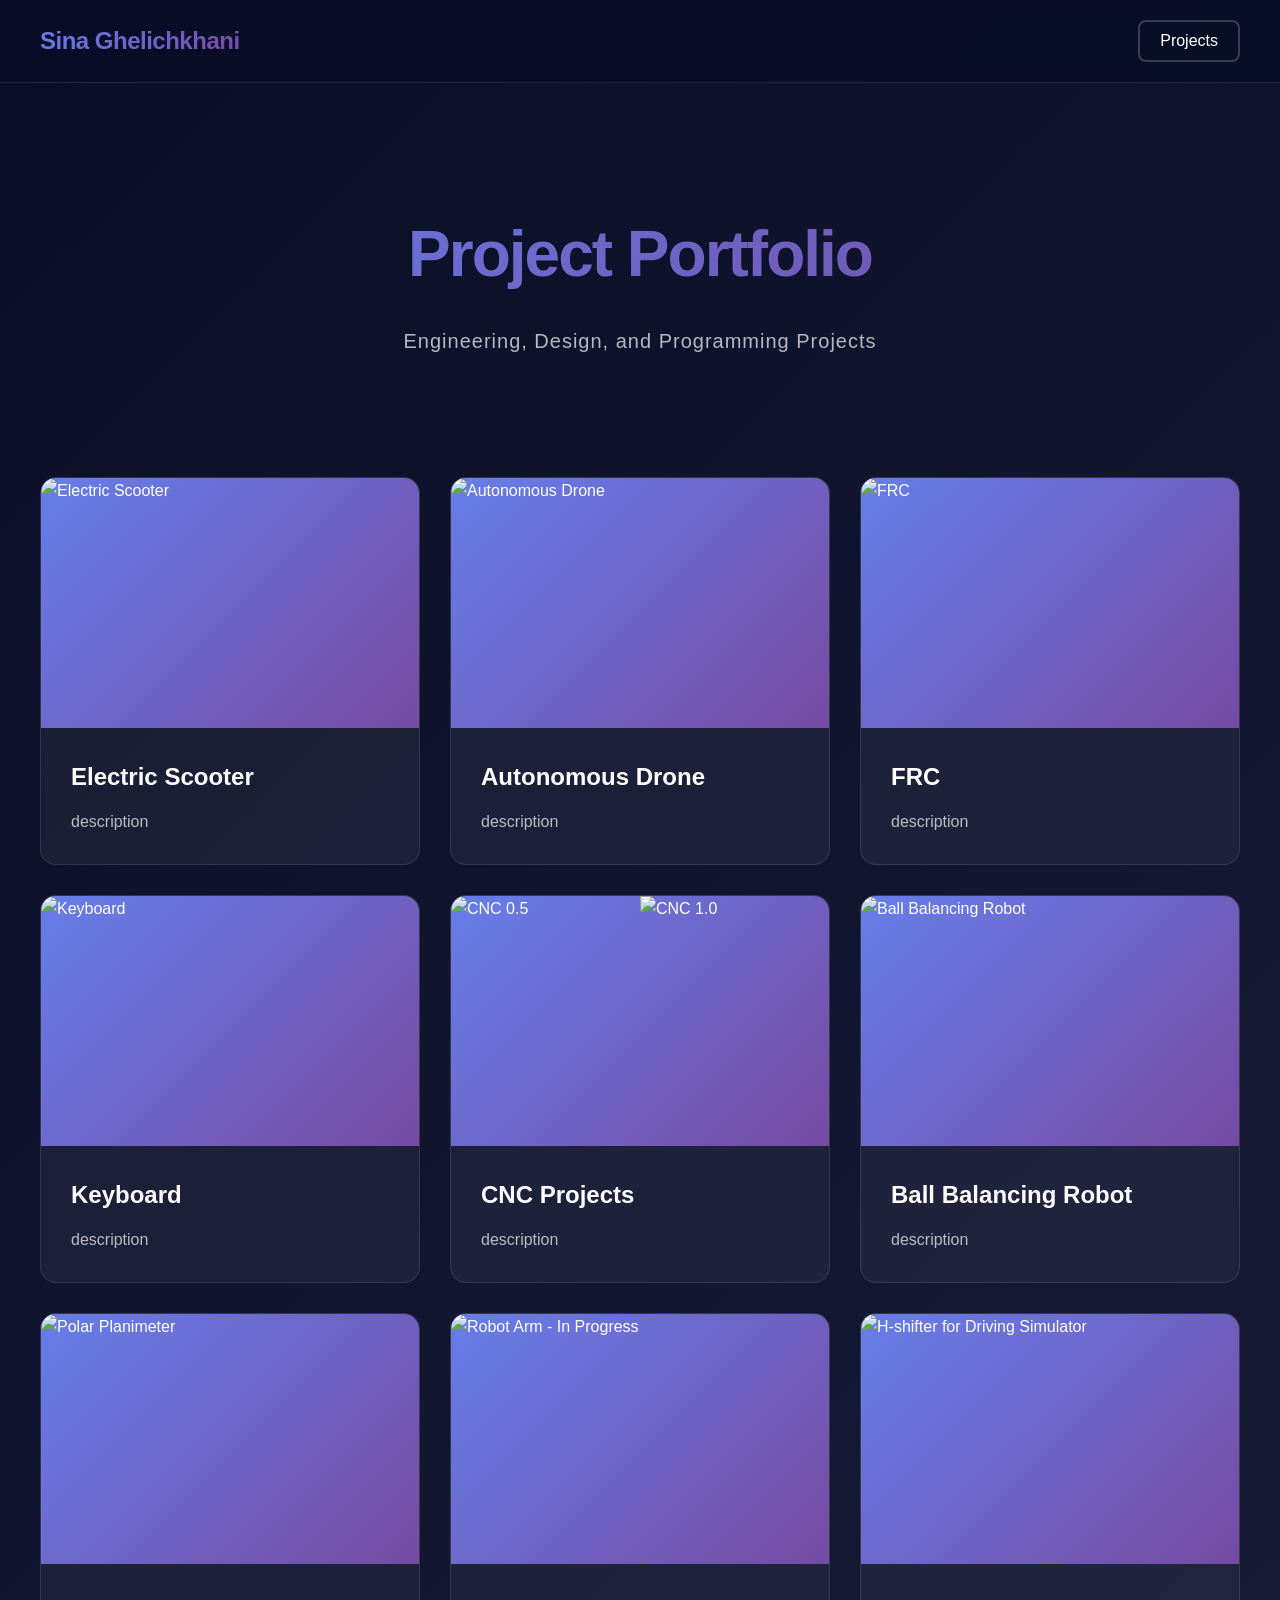
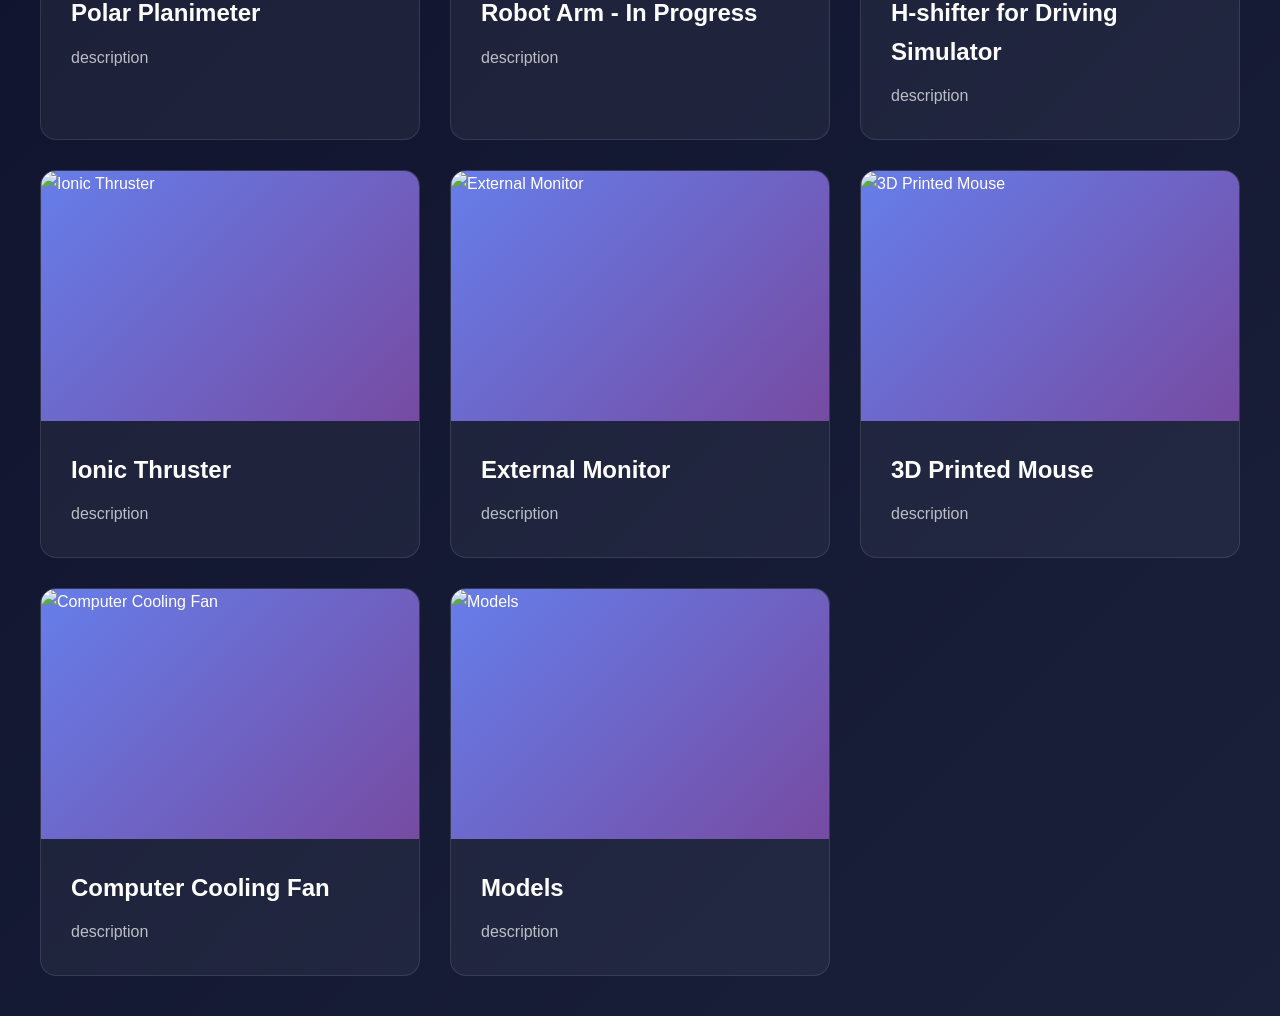
==== index.html @ d5e26f02 "Rename Portfolio.html to index.html" ====
<!DOCTYPE html>
<html lang="en">
<head>
  <meta charset="UTF-8">
  <meta name="viewport" content="width=device-width, initial-scale=1.0">
  <title>Sina Ghelichkhani - Portfolio</title>
  <link rel="stylesheet" href="Portfolio.css">
</head>
<body>
  <header>
    <div class="logo">Sina Ghelichkhani</div>
    <nav>
      <div class="dropdown">
        <button class="dropbtn">Projects</button>
        <div class="dropdown-content">
          <a href="#electric-scooter">Electric Scooter</a>
          <a href="#autonomous-drone">Autonomous Drone</a>
          <a href="#frc">FRC</a>
          <a href="#keyboard">Keyboard</a>
          <a href="#ball-balancing-robot">Ball Balancing Robot</a>
          <a href="#cnc-projects">CNC Projects</a>
          <a href="#robot-arm">Robot Arm - In Progress</a>
          <a href="#polar-planimeter">Polar Planimeter</a>
          <a href="#h-shifter">H-shifter for Driving Simulator</a>
          <a href="#ionic-thruster">Ionic Thruster</a>
          <a href="#external-monitor">External Monitor</a>
          <a href="#3d-printed-mouse">3D Printed Mouse</a>
          <a href="#computer-cooling-fan">Computer Cooling Fan</a>
          <a href="#models">Models</a>
        </div>
      </div>
    </nav>
  </header>

  <main>
    <section class="hero">
      <h1>Project Portfolio</h1>
      <p class="hero-subtitle">Engineering, Design, and Programming Projects</p>
    </section>

    <section class="projects-grid">
      <!-- Electric Scooter -->
      <div class="project-card" id="electric-scooter" data-media='["ImagesFinal/Scooter 1.JPG", "ImagesFinal/Scooter Riding.mp4"]'>
        <div class="project-image">
          <img src="ImagesFinal/Scooter 1.JPG" alt="Electric Scooter">
          <div class="hover-overlay">
            <span class="click-message">Click to see other pictures</span>
          </div>
        </div>
        <div class="project-content">
          <h2>Electric Scooter</h2>
          <p>description</p>
        </div>
      </div>

      <!-- Autonomous Drone -->
      <div class="project-card" id="autonomous-drone" data-media='["ImagesFinal/Drone 1.png", "ImagesFinal/Drone 2.png", "ImagesFinal/Drone Calculations.png", "ImagesFinal/DroneFlyingVideo.mp4"]'>
        <div class="project-image">
          <img src="ImagesFinal/Drone 1.png" alt="Autonomous Drone">
          <div class="hover-overlay">
            <span class="click-message">Click to see other pictures</span>
          </div>
        </div>
        <div class="project-content">
          <h2>Autonomous Drone</h2>
          <p>description</p>
        </div>
      </div>

      <!-- FRC -->
      <div class="project-card" id="frc" data-media='["ImagesFinal/FRC 1.png", "ImagesFinal/FRC 2.png", "ImagesFinal/FRC 3.png", "ImagesFinal/FRC 4.png", "ImagesFinal/FRC 5.png"]'>
        <div class="project-image">
          <img src="ImagesFinal/FRC 1.png" alt="FRC">
          <div class="hover-overlay">
            <span class="click-message">Click to see other pictures</span>
          </div>
        </div>
        <div class="project-content">
          <h2>FRC</h2>
          <p>description</p>
        </div>
      </div>

      <!-- Keyboard -->
      <div class="project-card" id="keyboard" data-media='["ImagesFinal/Keyboard 1.0.png", "ImagesFinal/Keyboard 0.5.png"]'>
        <div class="project-image">
          <img src="ImagesFinal/Keyboard 1.0.png" alt="Keyboard">
          <div class="hover-overlay">
            <span class="click-message">Click to see other pictures</span>
          </div>
        </div>
        <div class="project-content">
          <h2>Keyboard</h2>
          <p>description</p>
        </div>
      </div>

      <!-- CNC Projects -->
      <div class="project-card" id="cnc-projects" data-media='["ImagesFinal/CNC 0.5.png", "ImagesFinal/CNC 1.0.PNG", "ImagesFinal/CNC 2.png", "ImagesFinal/CNC 3.png", "ImagesFinal/CNC 4.png", "ImagesFinal/CNC 5.png", "ImagesFinal/CNC 6.png"]' data-split-view="true">
        <div class="project-image">
          <div class="split-image-container">
            <img src="ImagesFinal/CNC 0.5.png" alt="CNC 0.5" class="split-image-left">
            <img src="ImagesFinal/CNC 1.0.PNG" alt="CNC 1.0" class="split-image-right">
          </div>
          <div class="hover-overlay">
            <span class="click-message">Click to see other pictures</span>
          </div>
        </div>
        <div class="project-content">
          <h2>CNC Projects</h2>
          <p>description</p>
        </div>
      </div>

      <!-- Ball Balancing Robot -->
      <div class="project-card" id="ball-balancing-robot" data-media='["ImagesFinal/Ball Balancing Robot 1.PNG", "ImagesFinal/Ball Balancing Robot 2.png", "ImagesFinal/Ball Balancing.mp4"]'>
        <div class="project-image">
          <img src="ImagesFinal/Ball Balancing Robot 1.PNG" alt="Ball Balancing Robot">
          <div class="hover-overlay">
            <span class="click-message">Click to see other pictures</span>
          </div>
        </div>
        <div class="project-content">
          <h2>Ball Balancing Robot</h2>
          <p>description</p>
        </div>
      </div>

      <!-- Polar Planimeter -->
      <div class="project-card" id="polar-planimeter" data-media='["ImagesFinal/Polar Planimeter 1.png"]'>
        <div class="project-image">
          <img src="ImagesFinal/Polar Planimeter 1.png" alt="Polar Planimeter">
        </div>
        <div class="project-content">
          <h2>Polar Planimeter</h2>
          <p>description</p>
        </div>
      </div>

      <!-- Robot Arm - In Progress -->
      <div class="project-card" id="robot-arm" data-media='["ImagesFinal/Robot arm 1.png"]'>
        <div class="project-image">
          <img src="ImagesFinal/Robot arm 1.png" alt="Robot Arm - In Progress">
        </div>
        <div class="project-content">
          <h2>Robot Arm - In Progress</h2>
          <p>description</p>
        </div>
      </div>

      <!-- H-shifter -->
      <div class="project-card" id="h-shifter" data-media='["ImagesFinal/Shifter 1.0.png", "ImagesFinal/Shifter 0.5.png", "ImagesFinal/Shifter 2.png", "ImagesFinal/Shifter 3.png", "ImagesFinal/Shifter 4.png"]'>
        <div class="project-image">
          <img src="ImagesFinal/Shifter 1.0.png" alt="H-shifter for Driving Simulator">
          <div class="hover-overlay">
            <span class="click-message">Click to see other pictures</span>
          </div>
        </div>
        <div class="project-content">
          <h2>H-shifter for Driving Simulator</h2>
          <p>description</p>
        </div>
      </div>

      <!-- Ionic Thruster -->
      <div class="project-card" id="ionic-thruster" data-media='["ImagesFinal/Ionic Thruster 1.png", "ImagesFinal/Ionic Thruster 2.png", "ImagesFinal/Ionic Thruster 3.png"]'>
        <div class="project-image">
          <img src="ImagesFinal/Ionic Thruster 1.png" alt="Ionic Thruster">
          <div class="hover-overlay">
            <span class="click-message">Click to see other pictures</span>
          </div>
        </div>
        <div class="project-content">
          <h2>Ionic Thruster</h2>
          <p>description</p>
        </div>
      </div>

      <!-- External Monitor -->
      <div class="project-card" id="external-monitor" data-media='["ImagesFinal/Monitor 1.png", "ImagesFinal/Monitor 2.png"]'>
        <div class="project-image">
          <img src="ImagesFinal/Monitor 1.png" alt="External Monitor">
          <div class="hover-overlay">
            <span class="click-message">Click to see other pictures</span>
          </div>
        </div>
        <div class="project-content">
          <h2>External Monitor</h2>
          <p>description</p>
        </div>
      </div>

      <!-- 3D Printed Mouse -->
      <div class="project-card" id="3d-printed-mouse" data-media='["ImagesFinal/Mouse 1.png", "ImagesFinal/Mouse 2.png"]'>
        <div class="project-image">
          <img src="ImagesFinal/Mouse 1.png" alt="3D Printed Mouse">
          <div class="hover-overlay">
            <span class="click-message">Click to see other pictures</span>
          </div>
        </div>
        <div class="project-content">
          <h2>3D Printed Mouse</h2>
          <p>description</p>
        </div>
      </div>

      <!-- Computer Cooling Fan -->
      <div class="project-card" id="computer-cooling-fan" data-media='["ImagesFinal/Fan 1.PNG"]'>
        <div class="project-image">
          <img src="ImagesFinal/Fan 1.PNG" alt="Computer Cooling Fan">
        </div>
        <div class="project-content">
          <h2>Computer Cooling Fan</h2>
          <p>description</p>
        </div>
      </div>

      <!-- Models -->
      <div class="project-card" id="models" data-media='["ImagesFinal/Models 1.png"]'>
        <div class="project-image">
          <img src="ImagesFinal/Models 1.png" alt="Models">
        </div>
        <div class="project-content">
          <h2>Models</h2>
          <p>description</p>
        </div>
      </div>
    </section>
  </main>

  <!-- Image Gallery Modal -->
  <div id="gallery-modal" class="gallery-modal">
    <span class="gallery-close">&times;</span>
    <div class="gallery-content">
      <button class="gallery-arrow gallery-prev" aria-label="Previous">&#10094;</button>
      <div class="gallery-media-container">
        <img id="gallery-image" class="gallery-media" alt="Gallery Image">
        <video id="gallery-video" class="gallery-media" controls></video>
      </div>
      <button class="gallery-arrow gallery-next" aria-label="Next">&#10095;</button>
    </div>
    <div class="gallery-counter">
      <span id="gallery-current">1</span> / <span id="gallery-total">1</span>
    </div>
  </div>

  <script src="Portfolio.js"></script>
</body>
</html>
---- Portfolio.css ----
/* Portfolio.css */

* {
  margin: 0;
  padding: 0;
  box-sizing: border-box;
}

body {
  margin: 0;
  font-family: -apple-system, BlinkMacSystemFont, 'Segoe UI', 'Roboto', 'Oxygen', 'Ubuntu', 'Cantarell', 'Fira Sans', 'Droid Sans', 'Helvetica Neue', sans-serif;
  background: linear-gradient(135deg, #0a0e27 0%, #1a1f3a 100%);
  color: #ffffff;
  line-height: 1.6;
  min-height: 100vh;
}

header {
  display: flex;
  justify-content: space-between;
  align-items: center;
  padding: 20px 40px;
  background: rgba(10, 14, 39, 0.95);
  backdrop-filter: blur(10px);
  position: sticky;
  top: 0;
  z-index: 1000;
  border-bottom: 1px solid rgba(255, 255, 255, 0.1);
}

.logo {
  font-size: 24px;
  font-weight: 700;
  letter-spacing: -0.5px;
  background: linear-gradient(135deg, #667eea 0%, #764ba2 100%);
  -webkit-background-clip: text;
  -webkit-text-fill-color: transparent;
  background-clip: text;
}

nav {
  position: relative;
}

.dropdown {
  position: relative;
}

.dropbtn {
  background-color: transparent;
  color: white;
  border: 2px solid rgba(255, 255, 255, 0.2);
  font-size: 16px;
  cursor: pointer;
  padding: 10px 20px;
  border-radius: 8px;
  transition: all 0.3s ease;
}

.dropbtn:hover {
  background-color: rgba(255, 255, 255, 0.1);
  border-color: rgba(255, 255, 255, 0.3);
}

.dropdown-content {
  display: none;
  position: absolute;
  top: calc(100% + 10px);
  right: 0;
  background-color: #2a2e4f;
  min-width: 250px;
  box-shadow: 0 8px 24px rgba(0, 0, 0, 0.4);
  z-index: 1;
  border-radius: 8px;
  overflow: hidden;
  border: 1px solid rgba(255, 255, 255, 0.1);
}

.dropdown-content.show {
  display: block;
}

.dropdown-content a {
  color: white;
  padding: 12px 20px;
  text-decoration: none;
  display: block;
  transition: background-color 0.2s ease;
}

.dropdown-content a:hover {
  background-color: #454a74;
}

.dropdown:hover .dropdown-content {
  display: block;
}

main {
  padding: 0;
  max-width: 1400px;
  margin: 0 auto;
}

.hero {
  text-align: center;
  padding: 120px 40px 80px;
  background: transparent;
}

.hero h1 {
  font-size: 64px;
  font-weight: 800;
  margin: 0 0 20px 0;
  background: linear-gradient(135deg, #667eea 0%, #764ba2 100%);
  -webkit-background-clip: text;
  -webkit-text-fill-color: transparent;
  background-clip: text;
  letter-spacing: -2px;
}

.hero-subtitle {
  font-size: 20px;
  color: rgba(255, 255, 255, 0.7);
  font-weight: 300;
  letter-spacing: 1px;
}

.projects-grid {
  display: grid;
  grid-template-columns: repeat(auto-fit, minmax(350px, 1fr));
  gap: 30px;
  padding: 40px;
}

.project-card {
  background: rgba(255, 255, 255, 0.05);
  border-radius: 16px;
  overflow: hidden;
  transition: all 0.3s ease;
  border: 1px solid rgba(255, 255, 255, 0.1);
  cursor: pointer;
  display: flex;
  flex-direction: column;
}

.project-card:hover {
  transform: translateY(-8px);
  box-shadow: 0 20px 40px rgba(0, 0, 0, 0.4);
  border-color: rgba(102, 126, 234, 0.5);
  background: rgba(255, 255, 255, 0.08);
}

.project-image {
  width: 100%;
  height: 250px;
  overflow: hidden;
  background: linear-gradient(135deg, #667eea 0%, #764ba2 100%);
  position: relative;
  display: flex;
  align-items: center;
  justify-content: center;
}

.project-image img {
  width: 100%;
  height: 100%;
  object-fit: cover;
  transition: transform 0.3s ease;
}

.project-card:hover .project-image img {
  transform: scale(1.1);
}

/* Split view for CNC projects */
.split-image-container {
  width: 100%;
  height: 100%;
  display: flex;
  overflow: hidden;
}

.split-image-left,
.split-image-right {
  width: 50%;
  height: 100%;
  object-fit: cover;
  transition: transform 0.3s ease;
}

.project-card:hover .split-image-left,
.project-card:hover .split-image-right {
  transform: scale(1.1);
}

.image-placeholder {
  width: 100%;
  height: 100%;
  display: flex;
  align-items: center;
  justify-content: center;
  background: linear-gradient(135deg, rgba(102, 126, 234, 0.3) 0%, rgba(118, 75, 162, 0.3) 100%);
  color: rgba(255, 255, 255, 0.6);
  font-size: 18px;
  font-weight: 500;
  border: 2px dashed rgba(255, 255, 255, 0.3);
  text-align: center;
  padding: 20px;
}

.hover-overlay {
  position: absolute;
  top: 0;
  left: 0;
  width: 100%;
  height: 100%;
  background: rgba(0, 0, 0, 0.7);
  display: none;
  align-items: center;
  justify-content: center;
  opacity: 0;
  transition: opacity 0.3s ease;
  pointer-events: none;
}

.project-card:hover .hover-overlay {
  opacity: 1;
}

.click-message {
  color: white;
  font-size: 18px;
  font-weight: 600;
  text-align: center;
  padding: 12px 24px;
  background: rgba(102, 126, 234, 0.9);
  border-radius: 8px;
  box-shadow: 0 4px 12px rgba(0, 0, 0, 0.3);
}

.project-content {
  padding: 30px;
  flex-grow: 1;
  display: flex;
  flex-direction: column;
}

.project-content h2 {
  font-size: 24px;
  margin-bottom: 12px;
  font-weight: 700;
  color: #ffffff;
}

.project-content p {
  font-size: 16px;
  line-height: 1.6;
  color: rgba(255, 255, 255, 0.7);
  flex-grow: 1;
}

/* Responsive Design */
@media (max-width: 768px) {
  header {
    padding: 15px 20px;
  }

  .logo {
    font-size: 20px;
  }

  .hero {
    padding: 80px 20px 60px;
  }

  .hero h1 {
    font-size: 40px;
  }

  .hero-subtitle {
    font-size: 16px;
  }

  .projects-grid {
    grid-template-columns: 1fr;
    gap: 20px;
    padding: 20px;
  }

  .project-image {
    height: 200px;
  }

  .project-content {
    padding: 20px;
  }

  .project-content h2 {
    font-size: 20px;
  }
}

@media (max-width: 480px) {
  .hero h1 {
    font-size: 32px;
  }

  .projects-grid {
    padding: 15px;
  }
}

/* Gallery Modal Styles */
.gallery-modal {
  display: none;
  position: fixed;
  z-index: 2000;
  left: 0;
  top: 0;
  width: 100%;
  height: 100%;
  background-color: rgba(0, 0, 0, 0.95);
  backdrop-filter: blur(10px);
  align-items: center;
  justify-content: center;
  flex-direction: column;
}

.gallery-close {
  position: absolute;
  top: 30px;
  right: 40px;
  color: #ffffff;
  font-size: 40px;
  font-weight: bold;
  cursor: pointer;
  z-index: 2001;
  transition: color 0.3s ease;
  width: 50px;
  height: 50px;
  display: flex;
  align-items: center;
  justify-content: center;
  border-radius: 50%;
  background: rgba(255, 255, 255, 0.1);
}

.gallery-close:hover {
  color: #667eea;
  background: rgba(255, 255, 255, 0.2);
}

.gallery-content {
  position: relative;
  width: 90%;
  max-width: 1200px;
  display: flex;
  align-items: center;
  justify-content: center;
  gap: 20px;
}

.gallery-media-container {
  position: relative;
  width: 100%;
  max-height: 85vh;
  display: flex;
  align-items: center;
  justify-content: center;
}

.gallery-media {
  max-width: 100%;
  max-height: 85vh;
  object-fit: contain;
  border-radius: 8px;
  box-shadow: 0 8px 32px rgba(0, 0, 0, 0.5);
}

.gallery-media video {
  width: 100%;
  height: auto;
}

/* Split view in gallery */
.gallery-split-container {
  display: flex;
  width: 100%;
  max-width: 100%;
  max-height: 85vh;
  gap: 0;
}

.gallery-split-left,
.gallery-split-right {
  width: 50%;
  height: auto;
  max-height: 85vh;
  object-fit: contain;
  border-radius: 0;
}

.gallery-split-left {
  border-radius: 8px 0 0 8px;
}

.gallery-split-right {
  border-radius: 0 8px 8px 0;
}

.gallery-arrow {
  background: rgba(255, 255, 255, 0.1);
  border: 2px solid rgba(255, 255, 255, 0.3);
  color: white;
  font-size: 32px;
  cursor: pointer;
  padding: 20px;
  border-radius: 50%;
  transition: all 0.3s ease;
  display: flex;
  align-items: center;
  justify-content: center;
  width: 60px;
  height: 60px;
  user-select: none;
}

.gallery-arrow:hover {
  background: rgba(102, 126, 234, 0.8);
  border-color: rgba(102, 126, 234, 1);
  transform: scale(1.1);
}

.gallery-arrow:active {
  transform: scale(0.95);
}

.gallery-counter {
  position: absolute;
  bottom: 30px;
  color: white;
  font-size: 18px;
  font-weight: 500;
  background: rgba(0, 0, 0, 0.5);
  padding: 10px 20px;
  border-radius: 20px;
}

.gallery-placeholder {
  width: 100%;
  height: 400px;
  display: flex;
  align-items: center;
  justify-content: center;
  background: rgba(255, 255, 255, 0.05);
  border: 2px dashed rgba(255, 255, 255, 0.3);
  border-radius: 8px;
  color: rgba(255, 255, 255, 0.6);
  font-size: 18px;
}

/* Responsive Gallery */
@media (max-width: 768px) {
  .gallery-close {
    top: 20px;
    right: 20px;
    font-size: 30px;
    width: 40px;
    height: 40px;
  }

  .gallery-content {
    width: 95%;
    gap: 10px;
  }

  .gallery-arrow {
    width: 50px;
    height: 50px;
    font-size: 24px;
    padding: 15px;
  }

  .gallery-media {
    max-height: 75vh;
  }

  .gallery-counter {
    bottom: 20px;
    font-size: 16px;
    padding: 8px 16px;
  }
}

@media (max-width: 480px) {
  .gallery-arrow {
    width: 40px;
    height: 40px;
    font-size: 20px;
    padding: 10px;
  }

  .gallery-media {
    max-height: 70vh;
  }
}
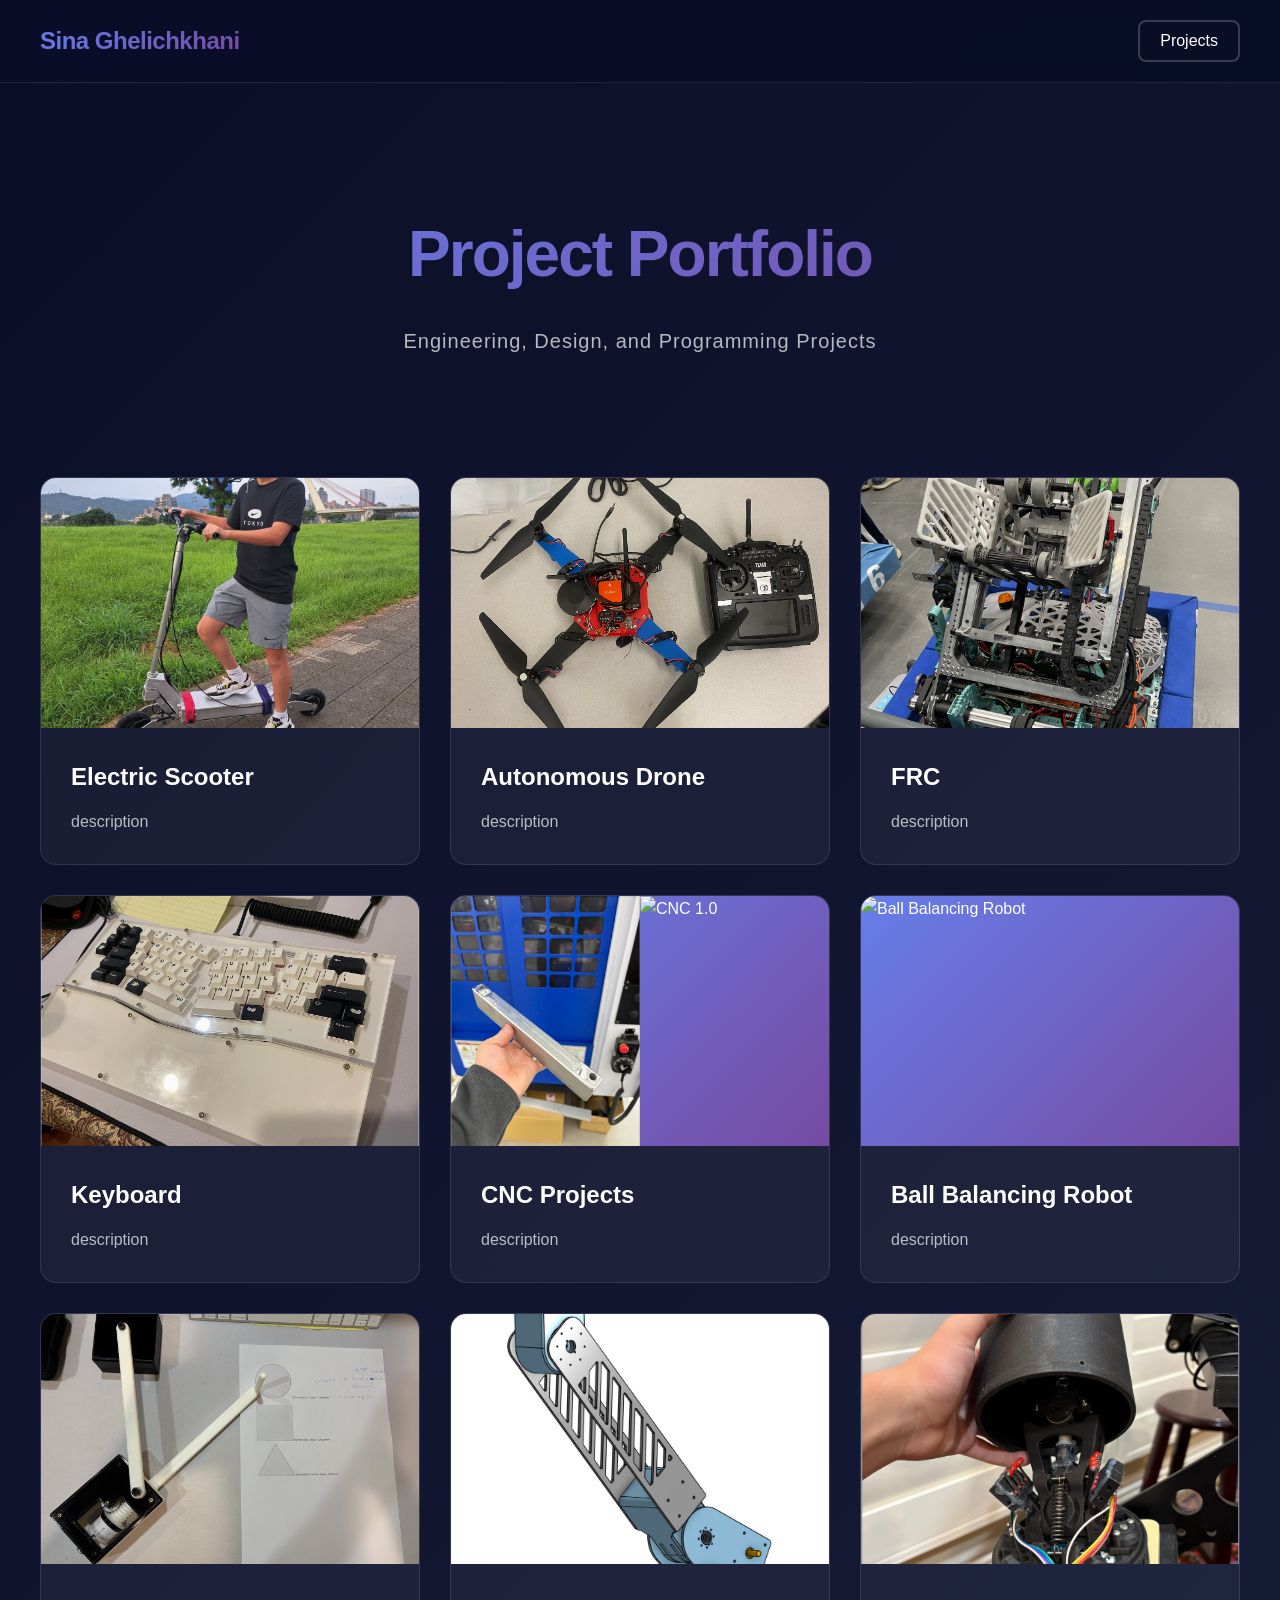
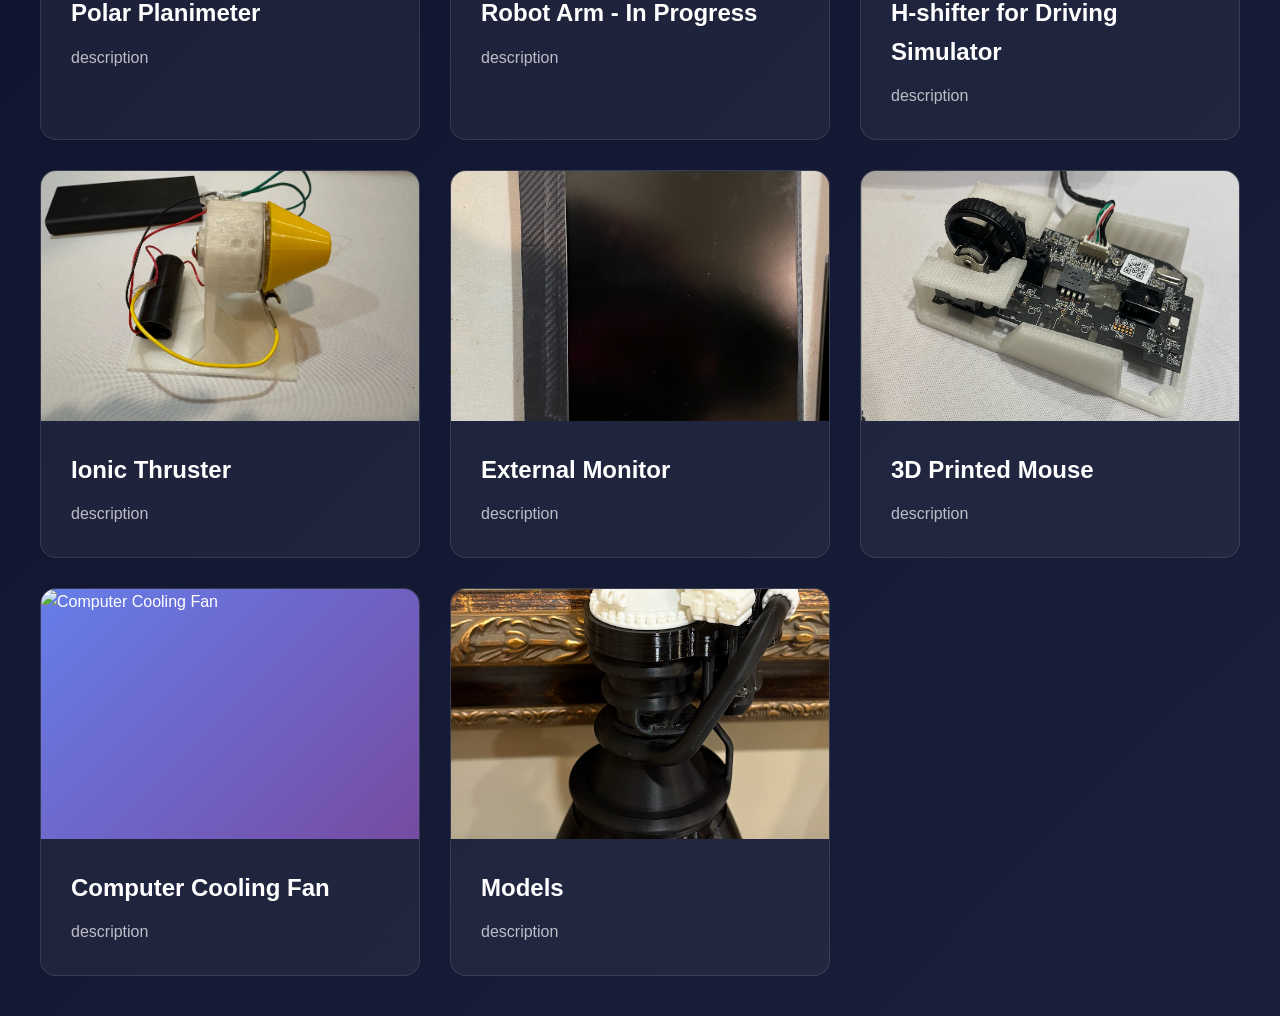
==== commit 46e7f977: "Update index.html" ====
--- a/index.html
+++ b/index.html
@@ -42,7 +42,7 @@
       <!-- Electric Scooter -->
       <div class="project-card" id="electric-scooter" data-media='["ImagesFinal/Scooter 1.JPG", "ImagesFinal/Scooter Riding.mp4"]'>
         <div class="project-image">
-          <img src="ImagesFinal/Scooter 1.JPG" alt="Electric Scooter">
+          <img src="Scooter 1.JPG" alt="Electric Scooter">
           <div class="hover-overlay">
             <span class="click-message">Click to see other pictures</span>
           </div>
@@ -54,9 +54,9 @@
       </div>
 
       <!-- Autonomous Drone -->
-      <div class="project-card" id="autonomous-drone" data-media='["ImagesFinal/Drone 1.png", "ImagesFinal/Drone 2.png", "ImagesFinal/Drone Calculations.png", "ImagesFinal/DroneFlyingVideo.mp4"]'>
-        <div class="project-image">
-          <img src="ImagesFinal/Drone 1.png" alt="Autonomous Drone">
+      <div class="project-card" id="autonomous-drone" data-media='["Drone 1.png", "Drone 2.png", "Drone Calculations.png", "DroneFlyingVideo.mp4"]'>
+        <div class="project-image">
+          <img src="Drone 1.png" alt="Autonomous Drone">
           <div class="hover-overlay">
             <span class="click-message">Click to see other pictures</span>
           </div>
@@ -68,9 +68,9 @@
       </div>
 
       <!-- FRC -->
-      <div class="project-card" id="frc" data-media='["ImagesFinal/FRC 1.png", "ImagesFinal/FRC 2.png", "ImagesFinal/FRC 3.png", "ImagesFinal/FRC 4.png", "ImagesFinal/FRC 5.png"]'>
-        <div class="project-image">
-          <img src="ImagesFinal/FRC 1.png" alt="FRC">
+      <div class="project-card" id="frc" data-media='["FRC 1.png", "FRC 2.png", "FRC 3.png"]'>
+        <div class="project-image">
+          <img src="FRC 1.png" alt="FRC">
           <div class="hover-overlay">
             <span class="click-message">Click to see other pictures</span>
           </div>
@@ -82,9 +82,12 @@
       </div>
 
       <!-- Keyboard -->
-      <div class="project-card" id="keyboard" data-media='["ImagesFinal/Keyboard 1.0.png", "ImagesFinal/Keyboard 0.5.png"]'>
-        <div class="project-image">
-          <img src="ImagesFinal/Keyboard 1.0.png" alt="Keyboard">
+      <div class="project-card" id="keyboard" data-media='["Keyboard 1.0.png", "Keyboard 0.5.png"]'>
+        <div class="project-image">
+          <div class="split-vertical-container">
+            <img src="Keyboard 1.0.png" alt="Keyboard top" class="split-vertical-top">
+            <img src="Keyboard 0.5.png" alt="Keyboard bottom" class="split-vertical-bottom">
+          </div>
           <div class="hover-overlay">
             <span class="click-message">Click to see other pictures</span>
           </div>
@@ -96,11 +99,11 @@
       </div>
 
       <!-- CNC Projects -->
-      <div class="project-card" id="cnc-projects" data-media='["ImagesFinal/CNC 0.5.png", "ImagesFinal/CNC 1.0.PNG", "ImagesFinal/CNC 2.png", "ImagesFinal/CNC 3.png", "ImagesFinal/CNC 4.png", "ImagesFinal/CNC 5.png", "ImagesFinal/CNC 6.png"]' data-split-view="true">
+      <div class="project-card" id="cnc-projects" data-media='["CNC 0.5.png", "CNC 1.0.PNG", "CNC 3.png", "CNC 4.png", "CNC 5.png"]' data-split-view="true">
         <div class="project-image">
           <div class="split-image-container">
-            <img src="ImagesFinal/CNC 0.5.png" alt="CNC 0.5" class="split-image-left">
-            <img src="ImagesFinal/CNC 1.0.PNG" alt="CNC 1.0" class="split-image-right">
+            <img src="CNC 0.5.png" alt="CNC 0.5" class="split-image-left">
+            <img src="CNC 1.0.PNG" alt="CNC 1.0" class="split-image-right">
           </div>
           <div class="hover-overlay">
             <span class="click-message">Click to see other pictures</span>
@@ -113,9 +116,9 @@
       </div>
 
       <!-- Ball Balancing Robot -->
-      <div class="project-card" id="ball-balancing-robot" data-media='["ImagesFinal/Ball Balancing Robot 1.PNG", "ImagesFinal/Ball Balancing Robot 2.png", "ImagesFinal/Ball Balancing.mp4"]'>
-        <div class="project-image">
-          <img src="ImagesFinal/Ball Balancing Robot 1.PNG" alt="Ball Balancing Robot">
+      <div class="project-card" id="ball-balancing-robot" data-media='["Ball Balancing Robot 1.PNG", "Ball Balancing Robot 2.png", "Ball Balancing.mp4"]'>
+        <div class="project-image">
+          <img src="Ball Balancing Robot 1.PNG" alt="Ball Balancing Robot">
           <div class="hover-overlay">
             <span class="click-message">Click to see other pictures</span>
           </div>
@@ -127,9 +130,9 @@
       </div>
 
       <!-- Polar Planimeter -->
-      <div class="project-card" id="polar-planimeter" data-media='["ImagesFinal/Polar Planimeter 1.png"]'>
-        <div class="project-image">
-          <img src="ImagesFinal/Polar Planimeter 1.png" alt="Polar Planimeter">
+      <div class="project-card" id="polar-planimeter" data-media='["Polar Planimeter 1.png"]'>
+        <div class="project-image">
+          <img src="Polar Planimeter 1.png" alt="Polar Planimeter">
         </div>
         <div class="project-content">
           <h2>Polar Planimeter</h2>
@@ -138,9 +141,9 @@
       </div>
 
       <!-- Robot Arm - In Progress -->
-      <div class="project-card" id="robot-arm" data-media='["ImagesFinal/Robot arm 1.png"]'>
-        <div class="project-image">
-          <img src="ImagesFinal/Robot arm 1.png" alt="Robot Arm - In Progress">
+      <div class="project-card" id="robot-arm" data-media='["Robot arm 1.png"]'>
+        <div class="project-image">
+          <img src="Robot arm 1.png" alt="Robot Arm - In Progress">
         </div>
         <div class="project-content">
           <h2>Robot Arm - In Progress</h2>
@@ -149,9 +152,9 @@
       </div>
 
       <!-- H-shifter -->
-      <div class="project-card" id="h-shifter" data-media='["ImagesFinal/Shifter 1.0.png", "ImagesFinal/Shifter 0.5.png", "ImagesFinal/Shifter 2.png", "ImagesFinal/Shifter 3.png", "ImagesFinal/Shifter 4.png"]'>
-        <div class="project-image">
-          <img src="ImagesFinal/Shifter 1.0.png" alt="H-shifter for Driving Simulator">
+      <div class="project-card" id="h-shifter" data-media='["Shifter 1.0.png", "Shifter 0.5.png", "Shifter 2.png"]'>
+        <div class="project-image">
+          <img src="Shifter 1.0.png" alt="H-shifter for Driving Simulator">
           <div class="hover-overlay">
             <span class="click-message">Click to see other pictures</span>
           </div>
@@ -163,9 +166,9 @@
       </div>
 
       <!-- Ionic Thruster -->
-      <div class="project-card" id="ionic-thruster" data-media='["ImagesFinal/Ionic Thruster 1.png", "ImagesFinal/Ionic Thruster 2.png", "ImagesFinal/Ionic Thruster 3.png"]'>
-        <div class="project-image">
-          <img src="ImagesFinal/Ionic Thruster 1.png" alt="Ionic Thruster">
+      <div class="project-card" id="ionic-thruster" data-media='["Ionic Thruster 1.png", "Ionic Thruster 2.png"]'>
+        <div class="project-image">
+          <img src="Ionic Thruster 1.png" alt="Ionic Thruster">
           <div class="hover-overlay">
             <span class="click-message">Click to see other pictures</span>
           </div>
@@ -177,9 +180,9 @@
       </div>
 
       <!-- External Monitor -->
-      <div class="project-card" id="external-monitor" data-media='["ImagesFinal/Monitor 1.png", "ImagesFinal/Monitor 2.png"]'>
-        <div class="project-image">
-          <img src="ImagesFinal/Monitor 1.png" alt="External Monitor">
+      <div class="project-card" id="external-monitor" data-media='["Monitor 1.png", "Monitor 2.png"]'>
+        <div class="project-image">
+          <img src="Monitor 1.png" alt="External Monitor">
           <div class="hover-overlay">
             <span class="click-message">Click to see other pictures</span>
           </div>
@@ -191,9 +194,9 @@
       </div>
 
       <!-- 3D Printed Mouse -->
-      <div class="project-card" id="3d-printed-mouse" data-media='["ImagesFinal/Mouse 1.png", "ImagesFinal/Mouse 2.png"]'>
-        <div class="project-image">
-          <img src="ImagesFinal/Mouse 1.png" alt="3D Printed Mouse">
+      <div class="project-card" id="3d-printed-mouse" data-media='["Mouse 1.png", "Mouse 2.png"]'>
+        <div class="project-image">
+          <img src="Mouse 1.png" alt="3D Printed Mouse">
           <div class="hover-overlay">
             <span class="click-message">Click to see other pictures</span>
           </div>
@@ -205,9 +208,9 @@
       </div>
 
       <!-- Computer Cooling Fan -->
-      <div class="project-card" id="computer-cooling-fan" data-media='["ImagesFinal/Fan 1.PNG"]'>
-        <div class="project-image">
-          <img src="ImagesFinal/Fan 1.PNG" alt="Computer Cooling Fan">
+      <div class="project-card" id="computer-cooling-fan" data-media='["Fan 1.PNG"]'>
+        <div class="project-image">
+          <img src="Fan 1.PNG" alt="Computer Cooling Fan">
         </div>
         <div class="project-content">
           <h2>Computer Cooling Fan</h2>
@@ -216,9 +219,9 @@
       </div>
 
       <!-- Models -->
-      <div class="project-card" id="models" data-media='["ImagesFinal/Models 1.png"]'>
-        <div class="project-image">
-          <img src="ImagesFinal/Models 1.png" alt="Models">
+      <div class="project-card" id="models" data-media='["Models 1.png"]'>
+        <div class="project-image">
+          <img src="Models 1.png" alt="Models">
         </div>
         <div class="project-content">
           <h2>Models</h2>
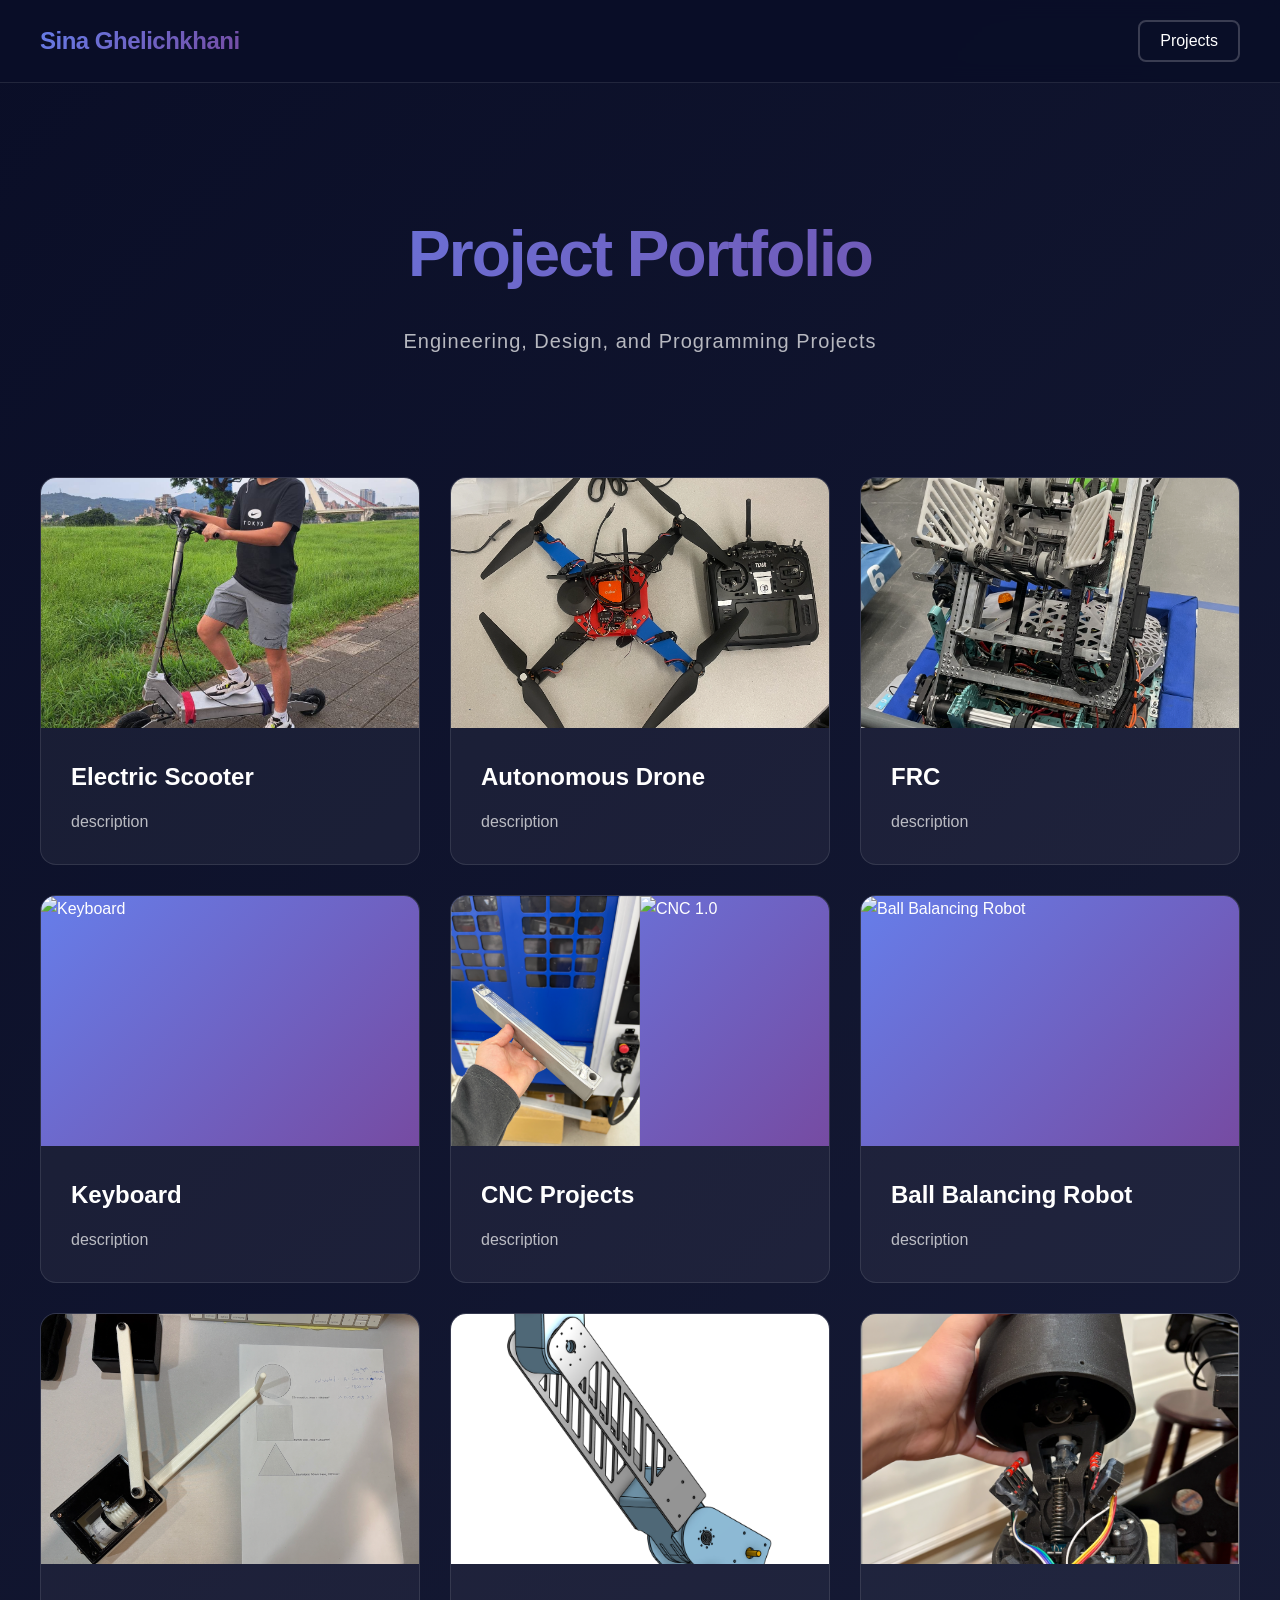
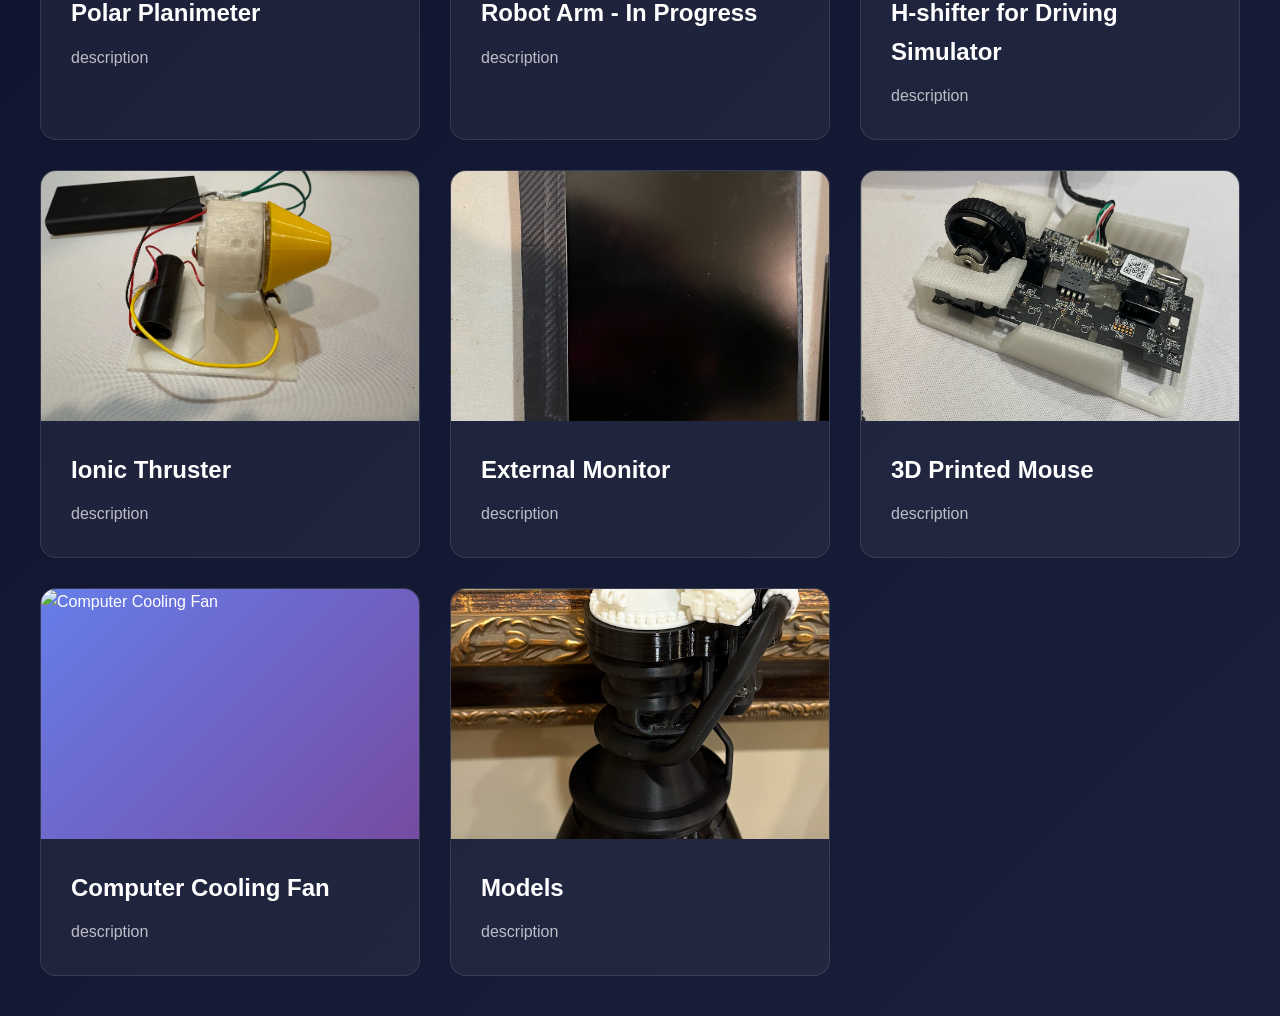
==== commit 067257c9: "Update index.html" ====
--- a/index.html
+++ b/index.html
@@ -40,7 +40,7 @@
 
     <section class="projects-grid">
       <!-- Electric Scooter -->
-      <div class="project-card" id="electric-scooter" data-media='["ImagesFinal/Scooter 1.JPG", "ImagesFinal/Scooter Riding.mp4"]'>
+      <div class="project-card" id="electric-scooter" data-media='["Scooter 1.JPG", "Scooter Riding.mp4"]'>
         <div class="project-image">
           <img src="Scooter 1.JPG" alt="Electric Scooter">
           <div class="hover-overlay">
@@ -68,7 +68,7 @@
       </div>
 
       <!-- FRC -->
-      <div class="project-card" id="frc" data-media='["FRC 1.png", "FRC 2.png", "FRC 3.png"]'>
+      <div class="project-card" id="frc" data-media='["FRC 1.png", "FRC 2.png", "FRC 3.png", "FRC 4.png", "FRC 5.png"]'>
         <div class="project-image">
           <img src="FRC 1.png" alt="FRC">
           <div class="hover-overlay">
@@ -84,10 +84,7 @@
       <!-- Keyboard -->
       <div class="project-card" id="keyboard" data-media='["Keyboard 1.0.png", "Keyboard 0.5.png"]'>
         <div class="project-image">
-          <div class="split-vertical-container">
-            <img src="Keyboard 1.0.png" alt="Keyboard top" class="split-vertical-top">
-            <img src="Keyboard 0.5.png" alt="Keyboard bottom" class="split-vertical-bottom">
-          </div>
+          <img src="Keyboard 1.0.png" alt="Keyboard">
           <div class="hover-overlay">
             <span class="click-message">Click to see other pictures</span>
           </div>
@@ -99,7 +96,7 @@
       </div>
 
       <!-- CNC Projects -->
-      <div class="project-card" id="cnc-projects" data-media='["CNC 0.5.png", "CNC 1.0.PNG", "CNC 3.png", "CNC 4.png", "CNC 5.png"]' data-split-view="true">
+      <div class="project-card" id="cnc-projects" data-media='["CNC 0.5.png", "CNC 1.0.PNG", "CNC 2.png", "CNC 3.png", "CNC 4.png", "CNC 5.png", "CNC 6.png"]' data-split-view="true">
         <div class="project-image">
           <div class="split-image-container">
             <img src="CNC 0.5.png" alt="CNC 0.5" class="split-image-left">
@@ -152,7 +149,7 @@
       </div>
 
       <!-- H-shifter -->
-      <div class="project-card" id="h-shifter" data-media='["Shifter 1.0.png", "Shifter 0.5.png", "Shifter 2.png"]'>
+      <div class="project-card" id="h-shifter" data-media='["Shifter 1.0.png", "Shifter 0.5.png", "Shifter 2.png", "Shifter 3.png", "Shifter 4.png"]'>
         <div class="project-image">
           <img src="Shifter 1.0.png" alt="H-shifter for Driving Simulator">
           <div class="hover-overlay">
@@ -166,7 +163,7 @@
       </div>
 
       <!-- Ionic Thruster -->
-      <div class="project-card" id="ionic-thruster" data-media='["Ionic Thruster 1.png", "Ionic Thruster 2.png"]'>
+      <div class="project-card" id="ionic-thruster" data-media='["Ionic Thruster 1.png", "Ionic Thruster 2.png", "Ionic Thruster 3.png"]'>
         <div class="project-image">
           <img src="Ionic Thruster 1.png" alt="Ionic Thruster">
           <div class="hover-overlay">
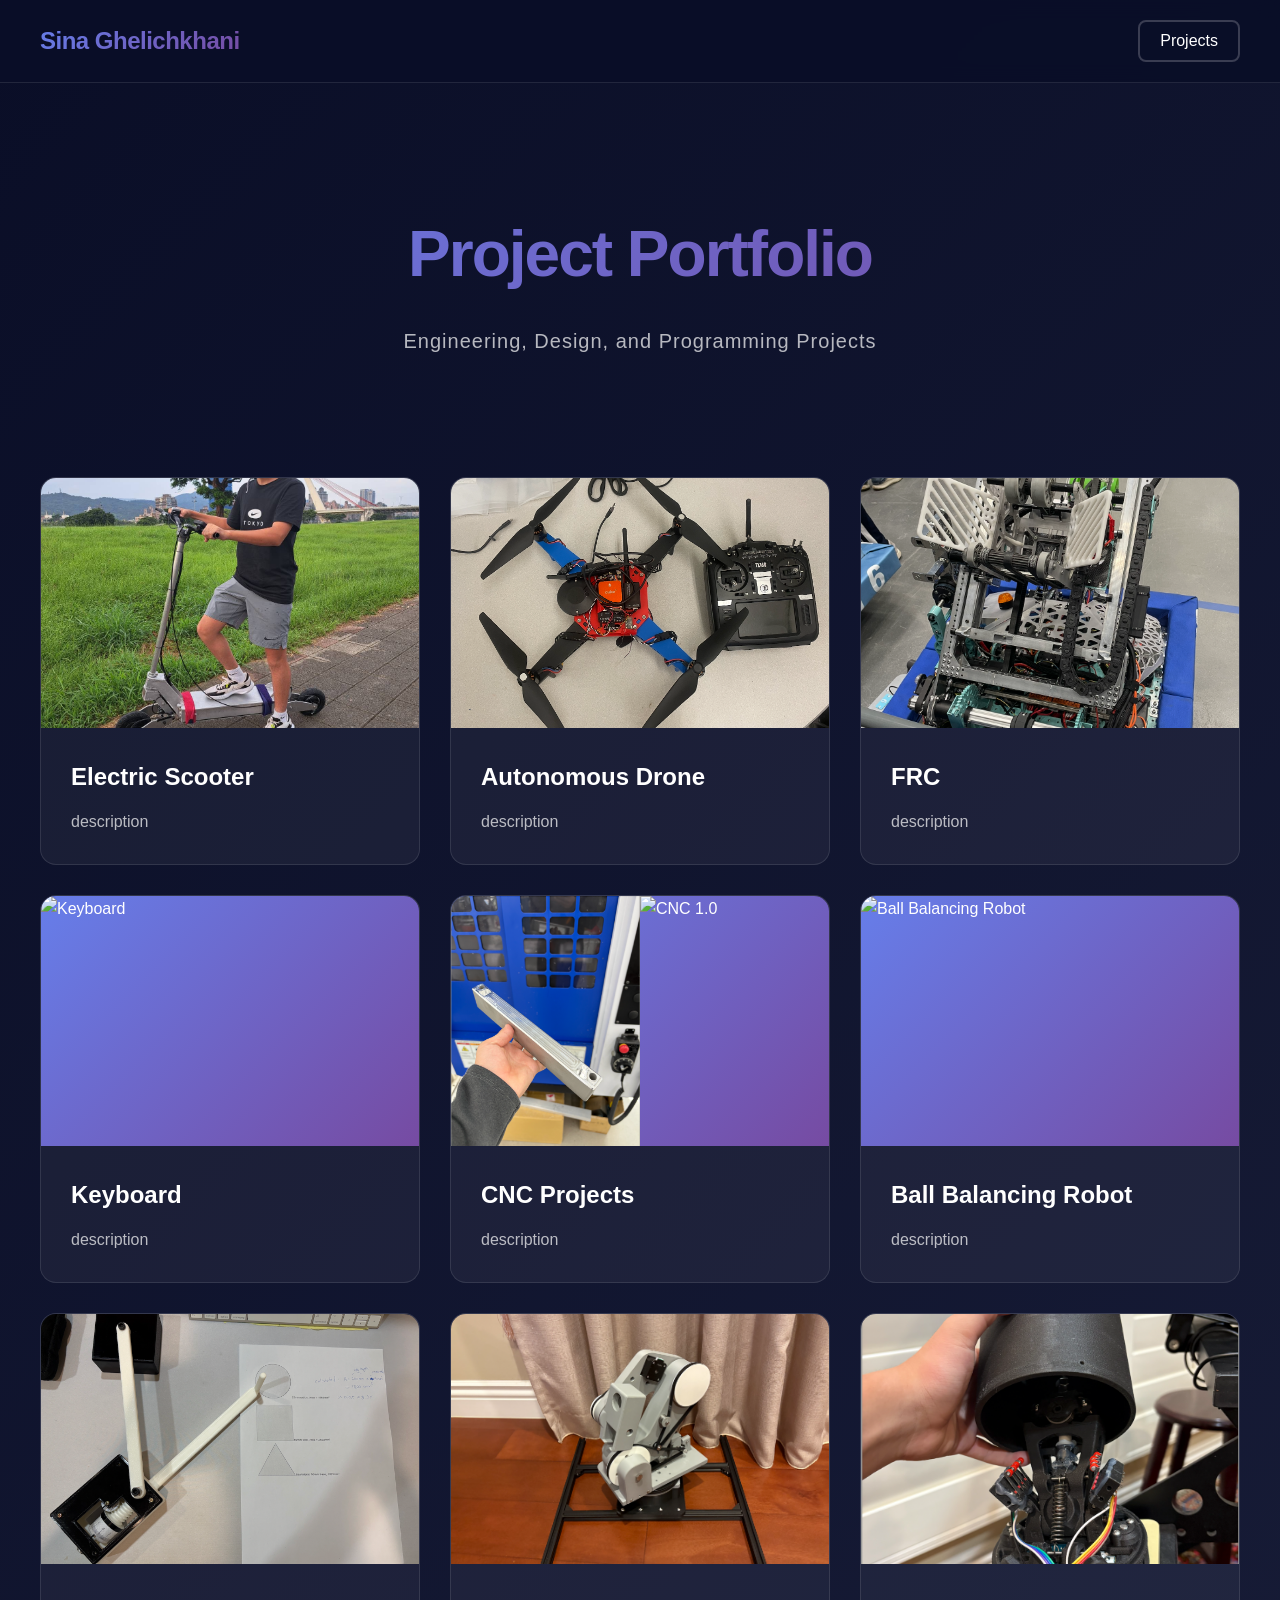
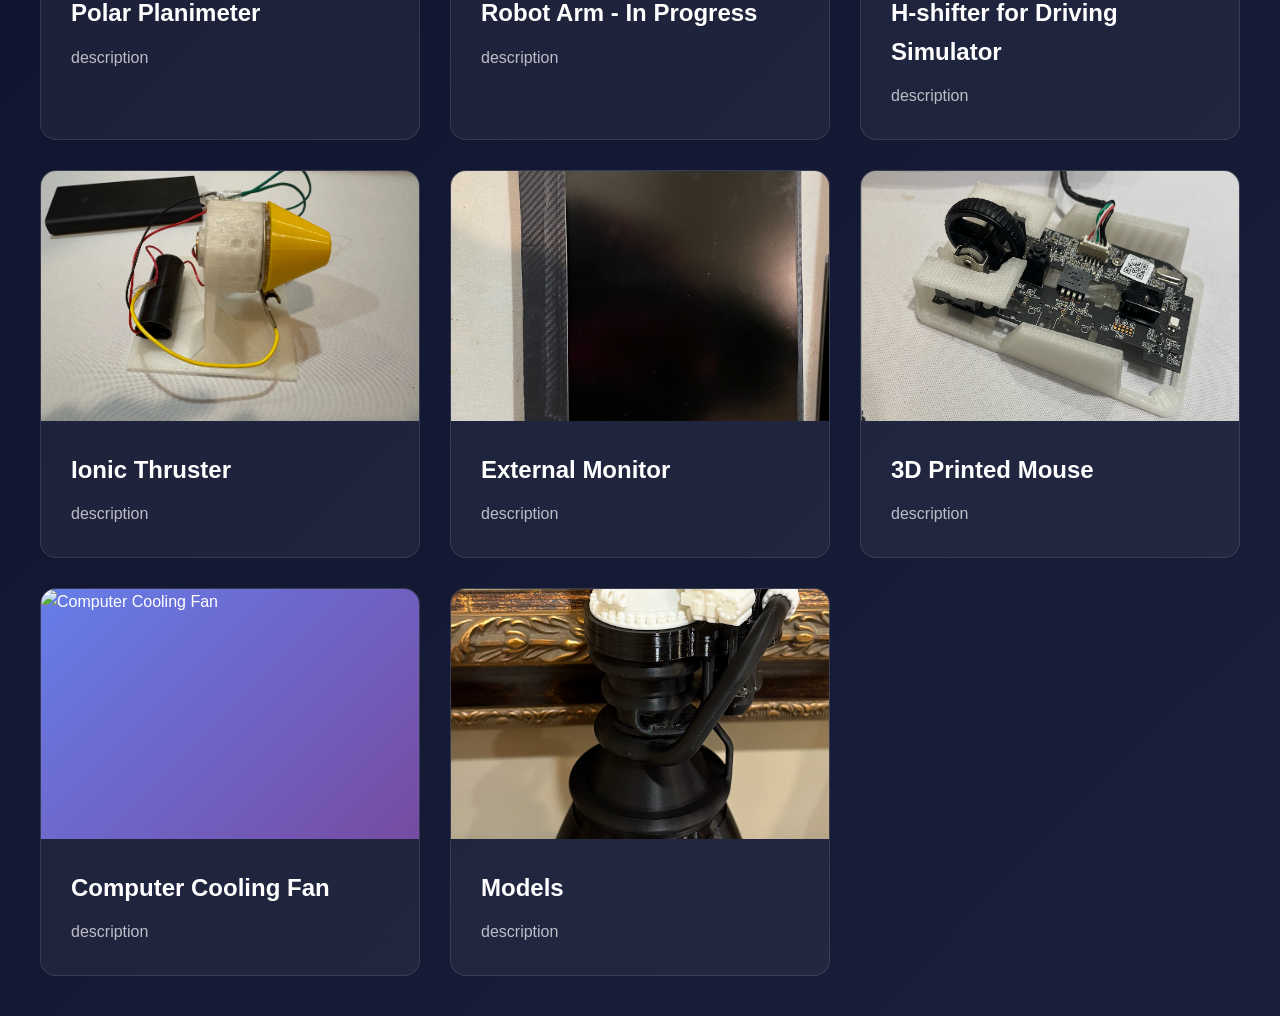
==== commit 2aeef83e: "Update index.html" ====
--- a/index.html
+++ b/index.html
@@ -138,7 +138,7 @@
       </div>
 
       <!-- Robot Arm - In Progress -->
-      <div class="project-card" id="robot-arm" data-media='["Robot arm 1.png"]'>
+      <div class="project-card" id="robot-arm" data-media='["Robot arm 1.png", "Robot arm 2.png", "Robot arm 3.png", "Robot arm 4.png"]'>
         <div class="project-image">
           <img src="Robot arm 1.png" alt="Robot Arm - In Progress">
         </div>
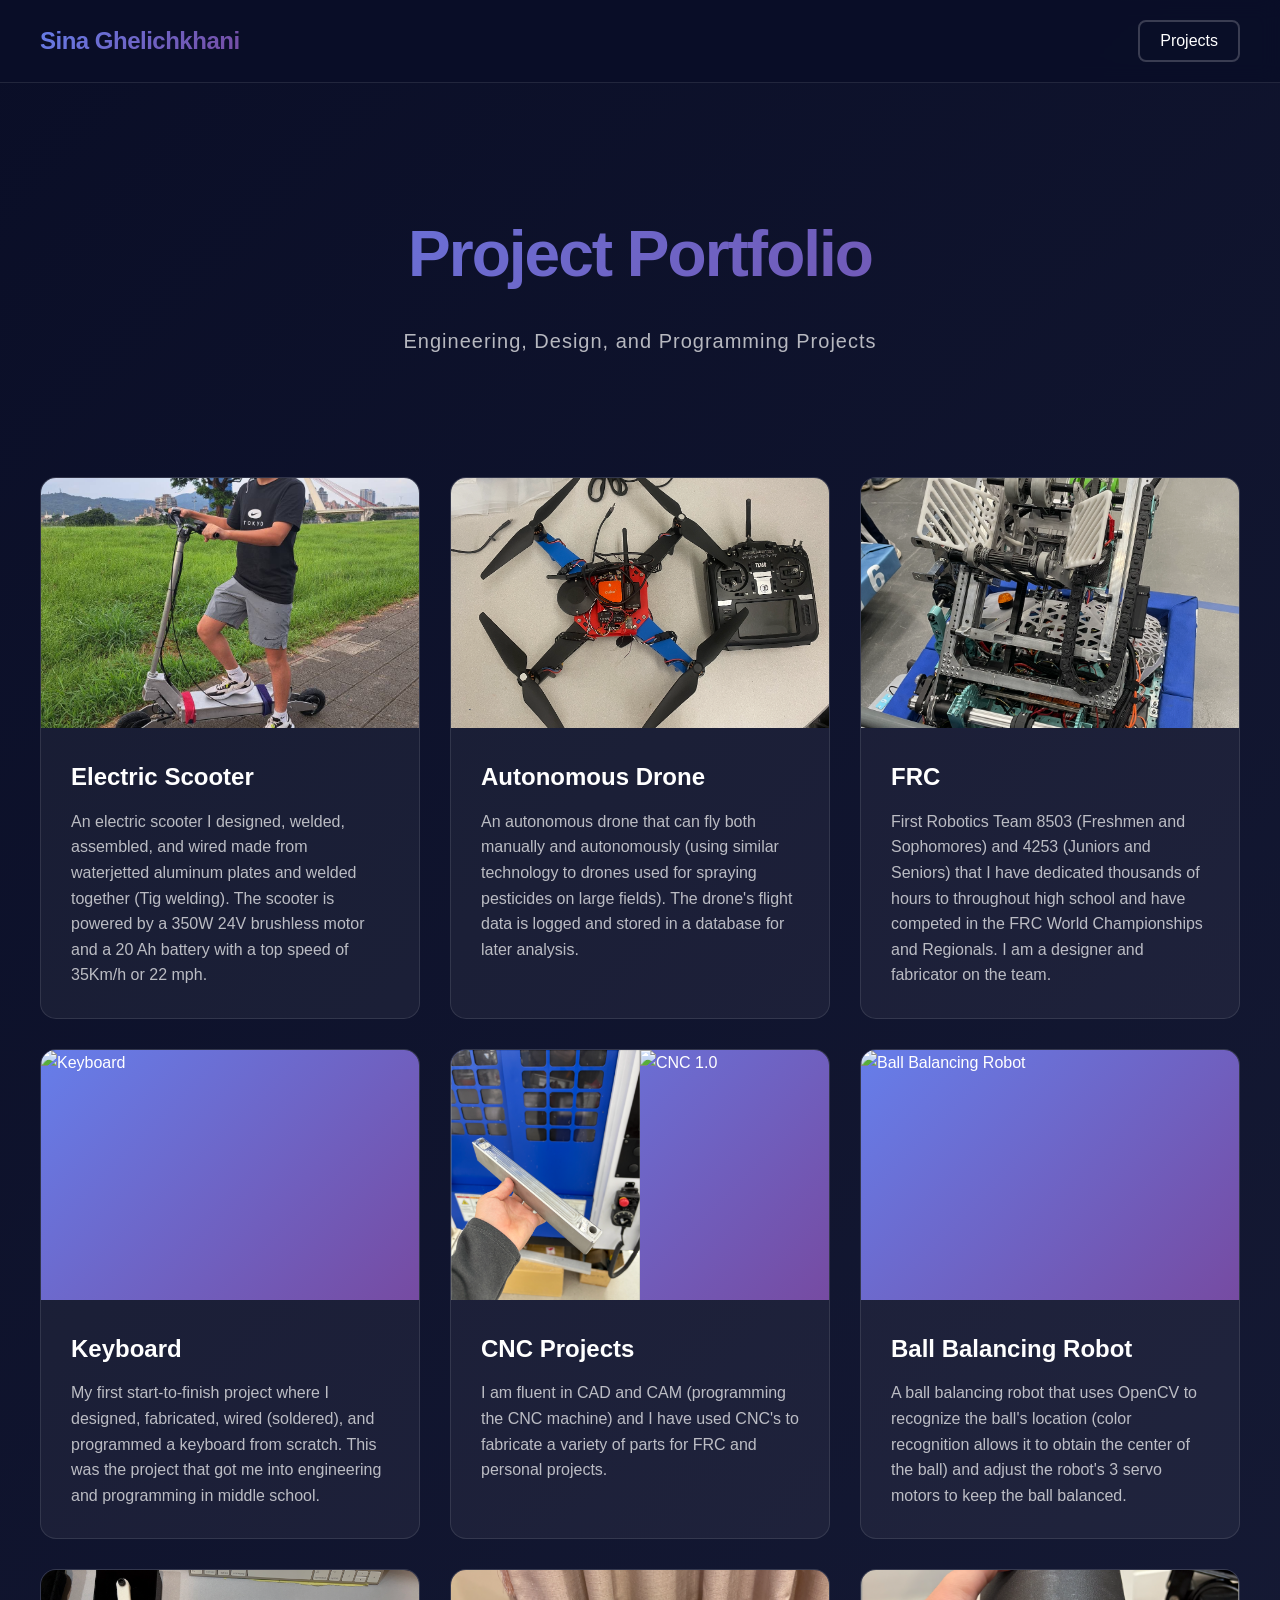
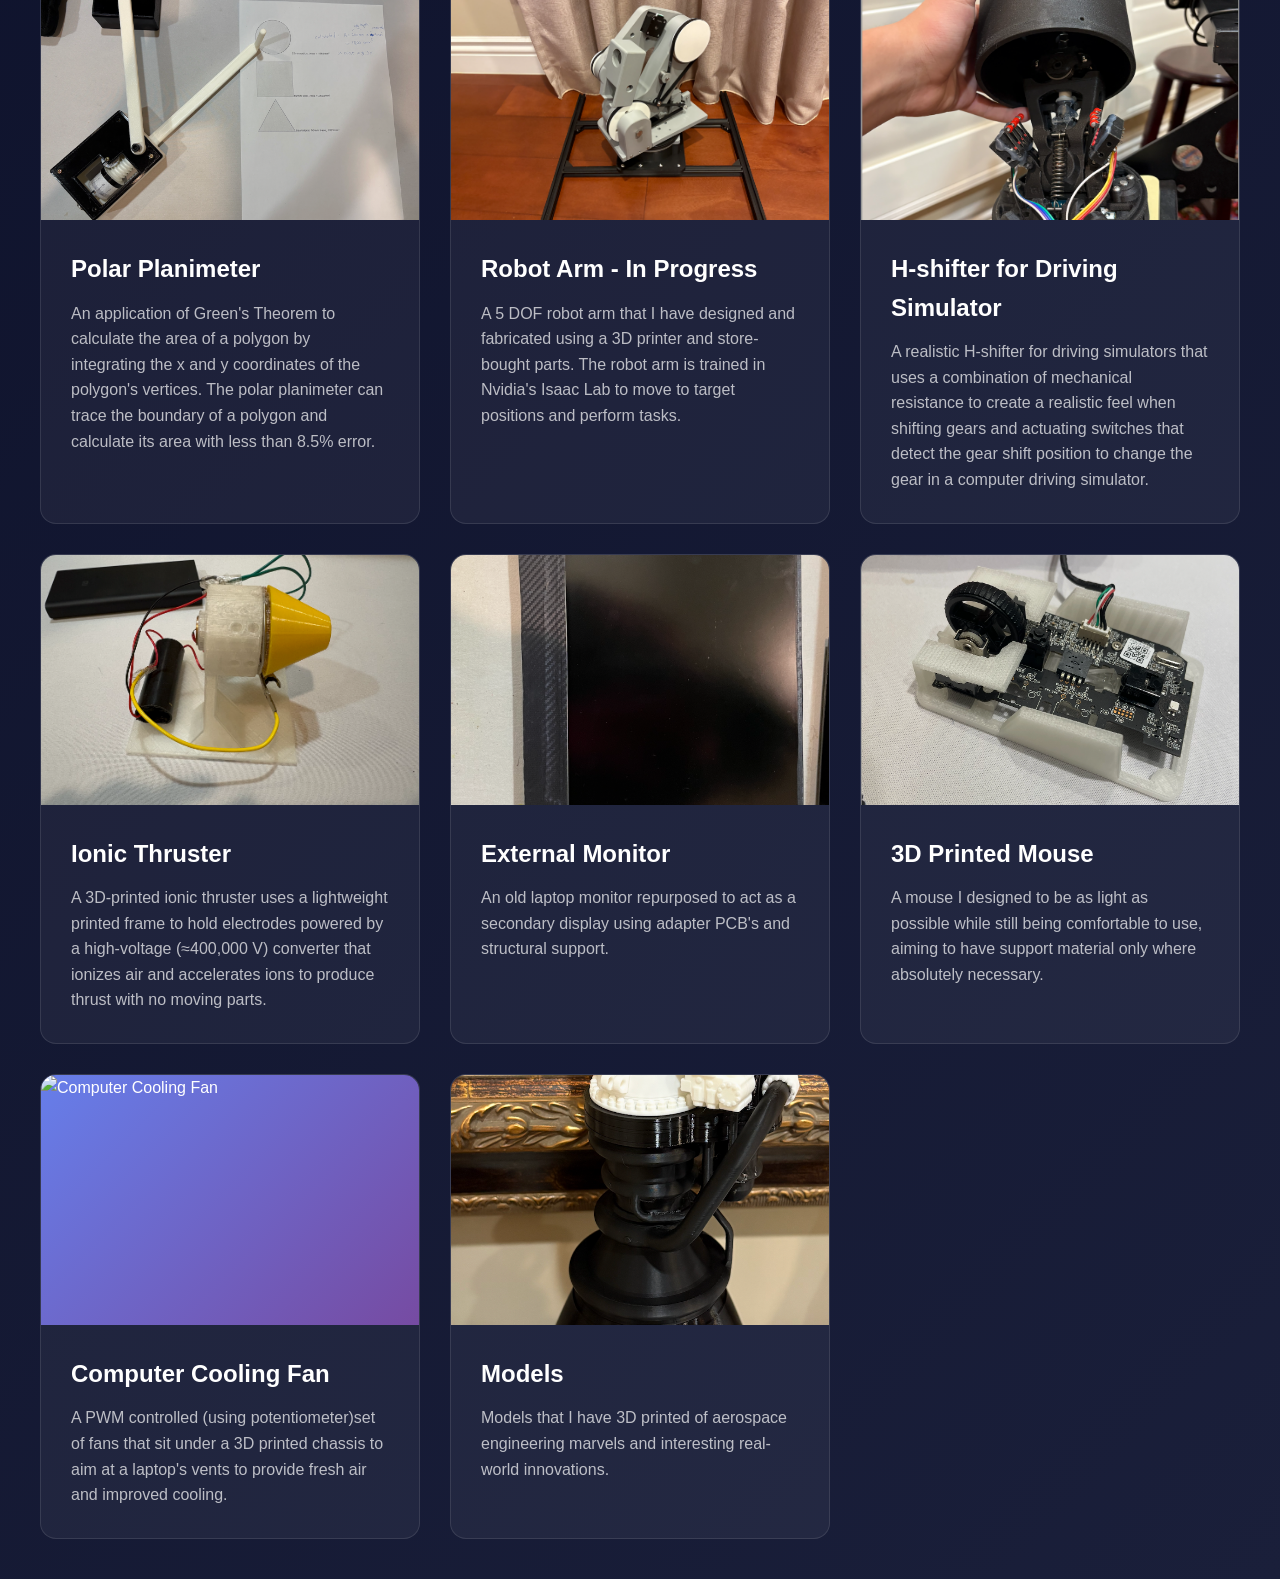
==== commit 7c03b76d: "Update index.html" ====
--- a/index.html
+++ b/index.html
@@ -49,7 +49,7 @@
         </div>
         <div class="project-content">
           <h2>Electric Scooter</h2>
-          <p>description</p>
+          <p>An electric scooter I designed, welded, assembled, and wired made from waterjetted aluminum plates and welded together (Tig welding). The scooter is powered by a 350W 24V brushless motor and a 20 Ah battery with a top speed of 35Km/h or 22 mph.</p>
         </div>
       </div>
 
@@ -63,7 +63,7 @@
         </div>
         <div class="project-content">
           <h2>Autonomous Drone</h2>
-          <p>description</p>
+          <p>An autonomous drone that can fly both manually and autonomously (using similar technology to drones used for spraying pesticides on large fields). The drone's flight data is logged and stored in a database for later analysis.</p>
         </div>
       </div>
 
@@ -77,7 +77,7 @@
         </div>
         <div class="project-content">
           <h2>FRC</h2>
-          <p>description</p>
+          <p>First Robotics Team 8503 (Freshmen and Sophomores) and 4253 (Juniors and Seniors) that I have dedicated thousands of hours to throughout high school and have competed in the FRC World Championships and Regionals. I am a designer and fabricator on the team. </p>
         </div>
       </div>
 
@@ -91,7 +91,7 @@
         </div>
         <div class="project-content">
           <h2>Keyboard</h2>
-          <p>description</p>
+          <p>My first start-to-finish project where I designed, fabricated, wired (soldered), and programmed a keyboard from scratch. This was the project that got me into engineering and programming in middle school.</p>
         </div>
       </div>
 
@@ -108,7 +108,7 @@
         </div>
         <div class="project-content">
           <h2>CNC Projects</h2>
-          <p>description</p>
+          <p>I am fluent in CAD and CAM (programming the CNC machine) and I have used CNC's to fabricate a variety of parts for FRC and personal projects. </p>
         </div>
       </div>
 
@@ -122,7 +122,7 @@
         </div>
         <div class="project-content">
           <h2>Ball Balancing Robot</h2>
-          <p>description</p>
+          <p>A ball balancing robot that uses OpenCV to recognize the ball's location (color recognition allows it to obtain the center of the ball) and adjust the robot's 3 servo motors to keep the ball balanced.</p>
         </div>
       </div>
 
@@ -133,7 +133,7 @@
         </div>
         <div class="project-content">
           <h2>Polar Planimeter</h2>
-          <p>description</p>
+          <p>An application of Green's Theorem to calculate the area of a polygon by integrating the x and y coordinates of the polygon's vertices. The polar planimeter can trace the boundary of a polygon and calculate its area with less than 8.5% error.</p>
         </div>
       </div>
 
@@ -144,7 +144,7 @@
         </div>
         <div class="project-content">
           <h2>Robot Arm - In Progress</h2>
-          <p>description</p>
+          <p>A 5 DOF robot arm that I have designed and fabricated using a 3D printer and store-bought parts. The robot arm is trained in Nvidia's Isaac Lab to move to target positions and perform tasks. </p>
         </div>
       </div>
 
@@ -158,7 +158,7 @@
         </div>
         <div class="project-content">
           <h2>H-shifter for Driving Simulator</h2>
-          <p>description</p>
+          <p>A realistic H-shifter for driving simulators that uses a combination of mechanical resistance to create a realistic feel when shifting gears and actuating switches that detect the gear shift position to change the gear in a computer driving simulator.</p>
         </div>
       </div>
 
@@ -172,7 +172,7 @@
         </div>
         <div class="project-content">
           <h2>Ionic Thruster</h2>
-          <p>description</p>
+          <p>A 3D-printed ionic thruster uses a lightweight printed frame to hold electrodes powered by a high-voltage (≈400,000 V) converter that ionizes air and accelerates ions to produce thrust with no moving parts.</p>
         </div>
       </div>
 
@@ -186,7 +186,7 @@
         </div>
         <div class="project-content">
           <h2>External Monitor</h2>
-          <p>description</p>
+          <p>An old laptop monitor repurposed to act as a secondary display using adapter PCB's and structural support.</p>
         </div>
       </div>
 
@@ -200,7 +200,7 @@
         </div>
         <div class="project-content">
           <h2>3D Printed Mouse</h2>
-          <p>description</p>
+          <p>A mouse I designed to be as light as possible while still being comfortable to use, aiming to have support material only where absolutely necessary.</p>
         </div>
       </div>
 
@@ -211,7 +211,7 @@
         </div>
         <div class="project-content">
           <h2>Computer Cooling Fan</h2>
-          <p>description</p>
+          <p>A PWM controlled (using potentiometer)set of fans that sit under a 3D printed chassis to aim at a laptop's vents to provide fresh air and improved cooling. </p>
         </div>
       </div>
 
@@ -222,7 +222,7 @@
         </div>
         <div class="project-content">
           <h2>Models</h2>
-          <p>description</p>
+          <p>Models that I have 3D printed of aerospace engineering marvels and interesting real-world innovations.</p>
         </div>
       </div>
     </section>
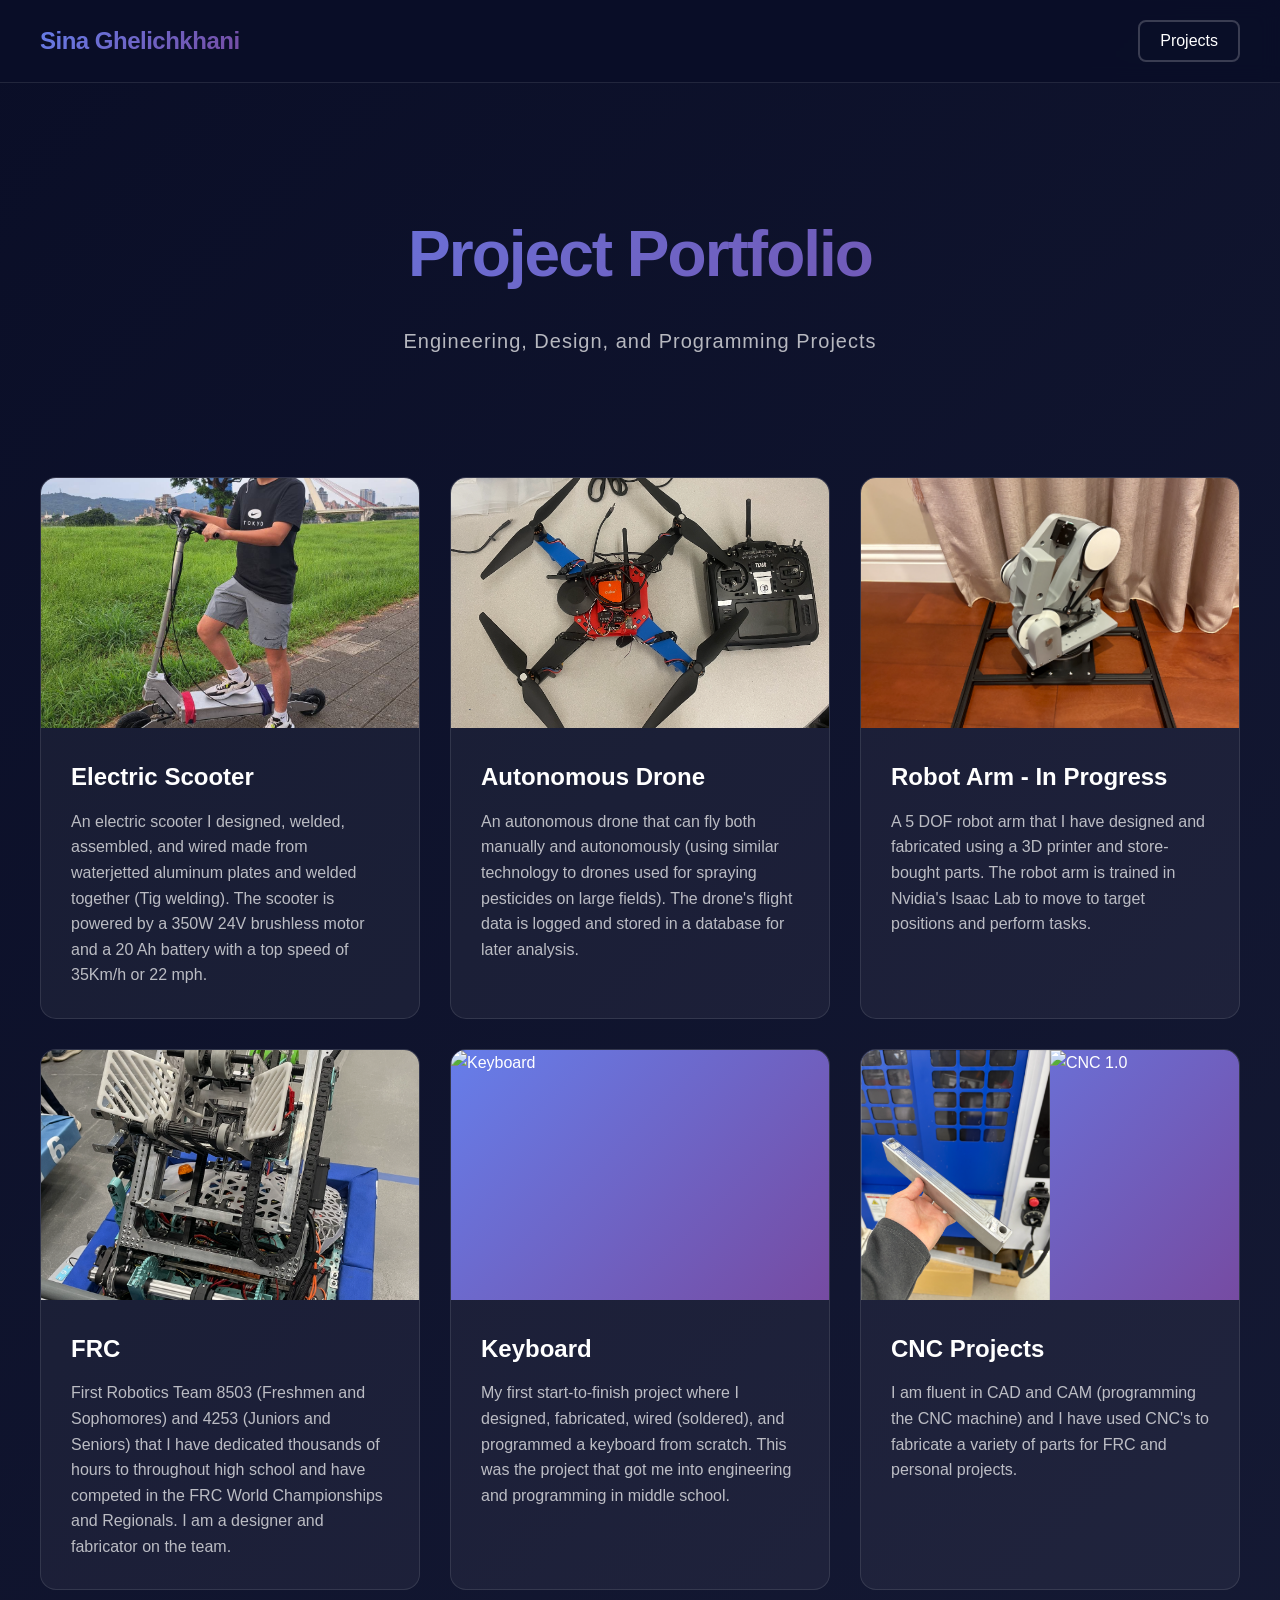
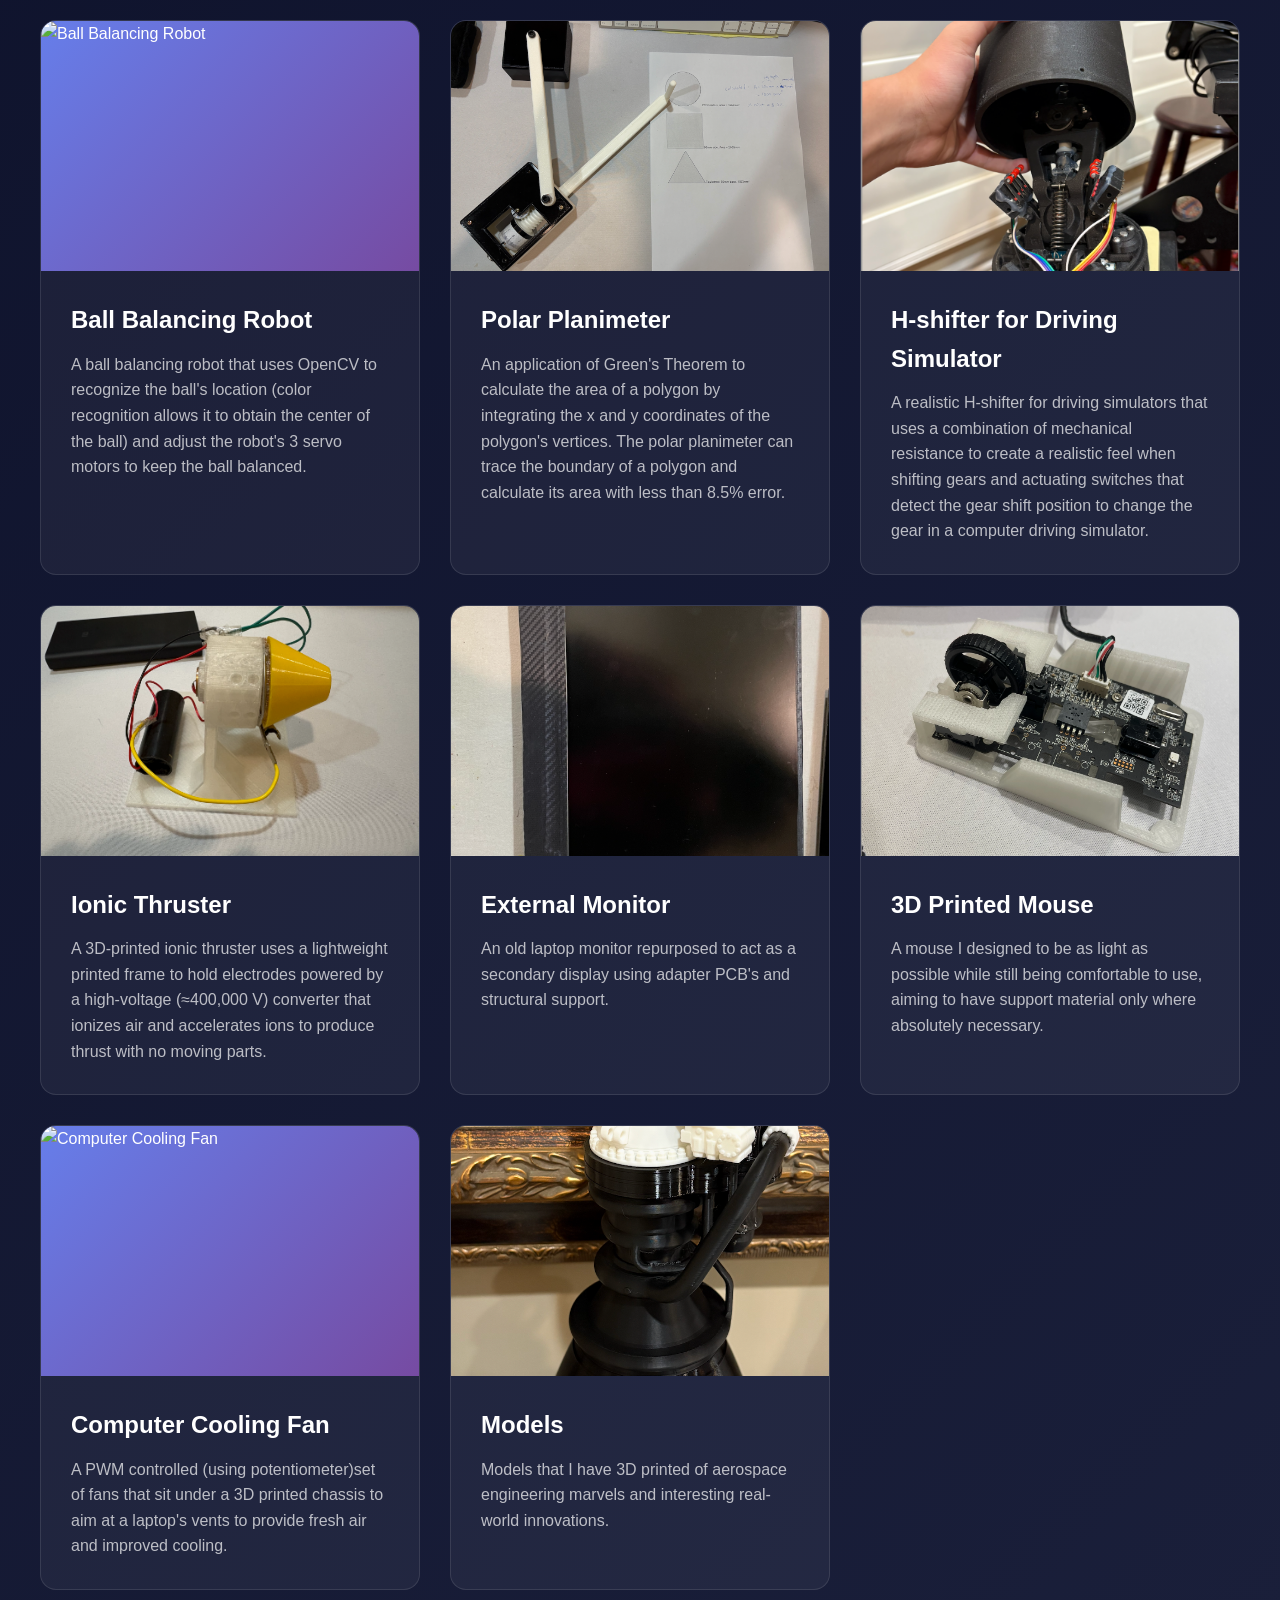
==== commit 00cb8a26: "Reorganize projects and update Robot Arm details Moved 'Robot Arm - In Progress' to the third positi" ====
--- a/index.html
+++ b/index.html
@@ -15,11 +15,11 @@
         <div class="dropdown-content">
           <a href="#electric-scooter">Electric Scooter</a>
           <a href="#autonomous-drone">Autonomous Drone</a>
+          <a href="#robot-arm">Robot Arm - In Progress</a>
           <a href="#frc">FRC</a>
           <a href="#keyboard">Keyboard</a>
+          <a href="#cnc-projects">CNC Projects</a>
           <a href="#ball-balancing-robot">Ball Balancing Robot</a>
-          <a href="#cnc-projects">CNC Projects</a>
-          <a href="#robot-arm">Robot Arm - In Progress</a>
           <a href="#polar-planimeter">Polar Planimeter</a>
           <a href="#h-shifter">H-shifter for Driving Simulator</a>
           <a href="#ionic-thruster">Ionic Thruster</a>
@@ -67,6 +67,17 @@
         </div>
       </div>
 
+        <!-- Robot Arm - In Progress (moved to 3rd position) -->
+        <div class="project-card" id="robot-arm" data-media='["Robot arm 1.png", "Robot arm 2.png", "Robot arm 3.png", "Robot arm 4.png"]'>
+          <div class="project-image">
+            <img src="Robot arm 1.png" alt="Robot Arm - In Progress">
+          </div>
+          <div class="project-content">
+            <h2>Robot Arm - In Progress</h2>
+            <p>A 5 DOF robot arm that I have designed and fabricated using a 3D printer and store-bought parts. The robot arm is trained in Nvidia's Isaac Lab to move to target positions and perform tasks. </p>
+          </div>
+        </div>
+
       <!-- FRC -->
       <div class="project-card" id="frc" data-media='["FRC 1.png", "FRC 2.png", "FRC 3.png", "FRC 4.png", "FRC 5.png"]'>
         <div class="project-image">
@@ -137,16 +148,6 @@
         </div>
       </div>
 
-      <!-- Robot Arm - In Progress -->
-      <div class="project-card" id="robot-arm" data-media='["Robot arm 1.png", "Robot arm 2.png", "Robot arm 3.png", "Robot arm 4.png"]'>
-        <div class="project-image">
-          <img src="Robot arm 1.png" alt="Robot Arm - In Progress">
-        </div>
-        <div class="project-content">
-          <h2>Robot Arm - In Progress</h2>
-          <p>A 5 DOF robot arm that I have designed and fabricated using a 3D printer and store-bought parts. The robot arm is trained in Nvidia's Isaac Lab to move to target positions and perform tasks. </p>
-        </div>
-      </div>
 
       <!-- H-shifter -->
       <div class="project-card" id="h-shifter" data-media='["Shifter 1.0.png", "Shifter 0.5.png", "Shifter 2.png", "Shifter 3.png", "Shifter 4.png"]'>
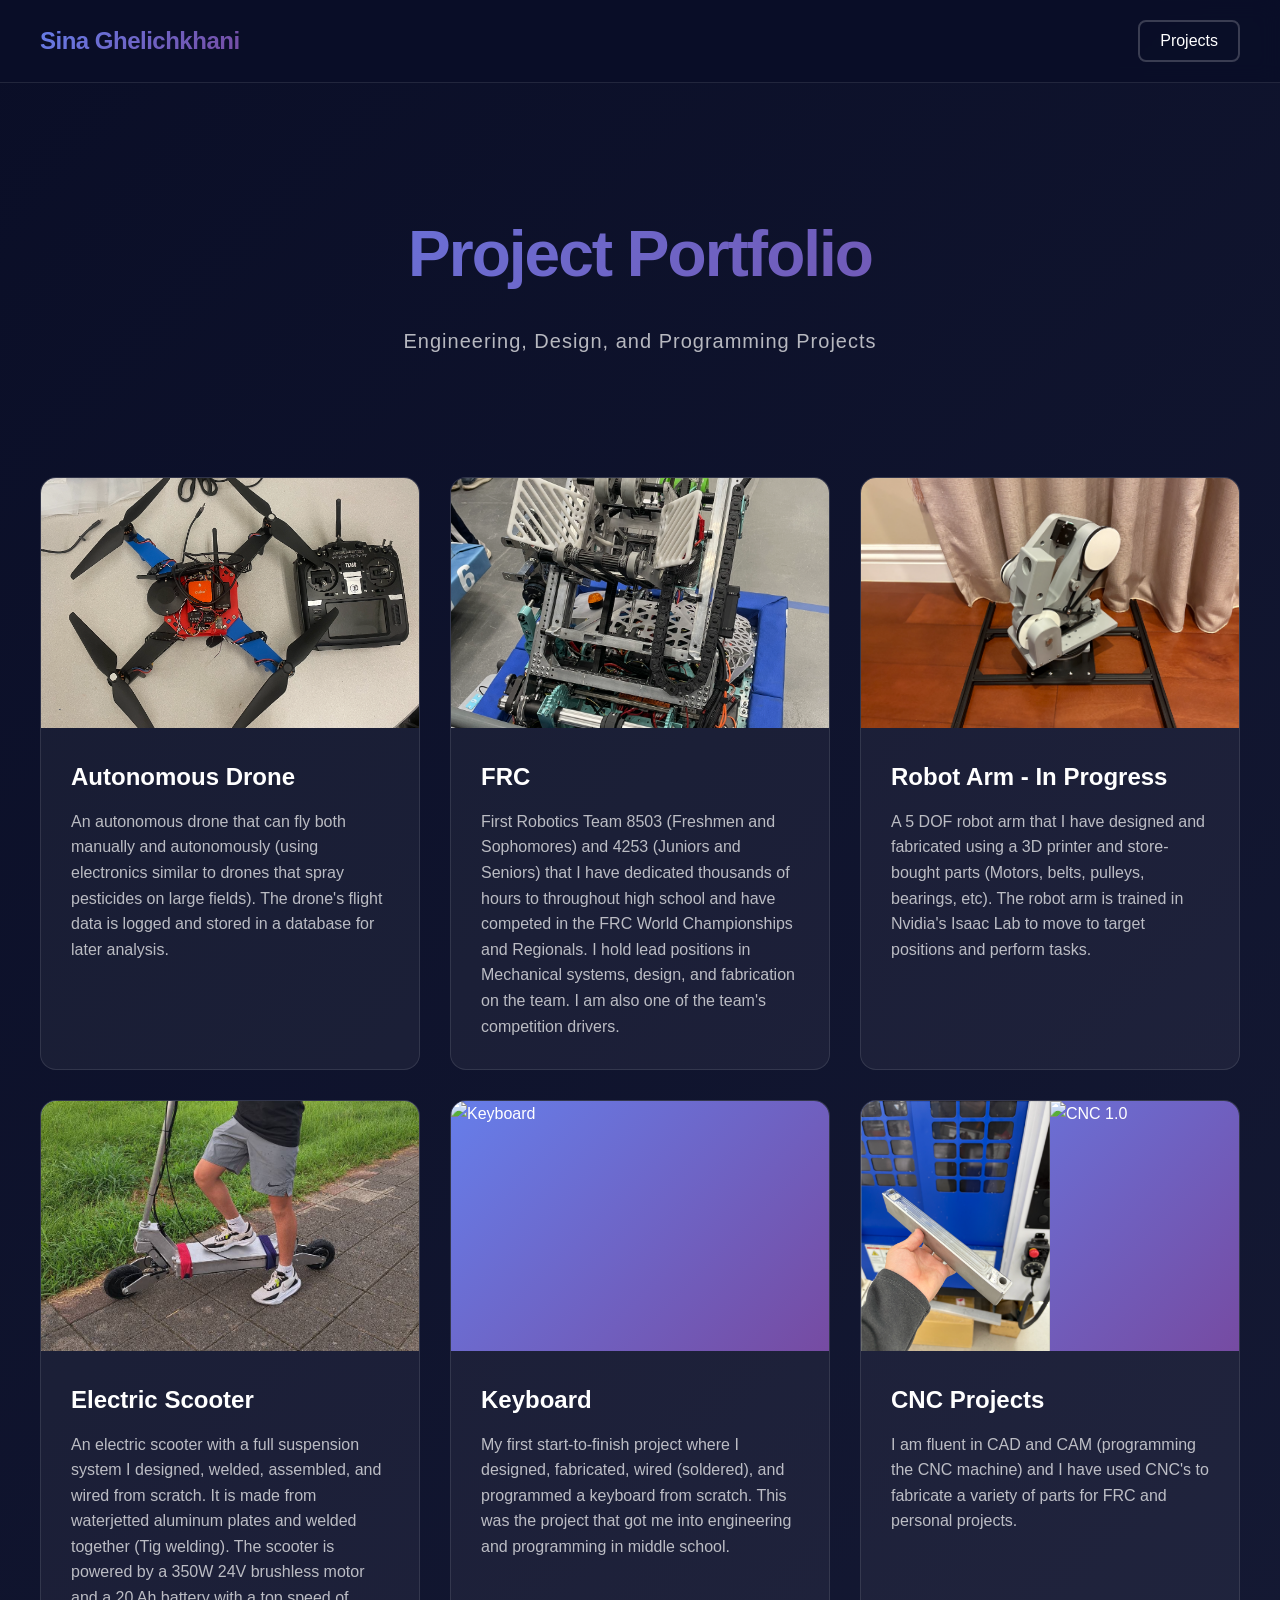
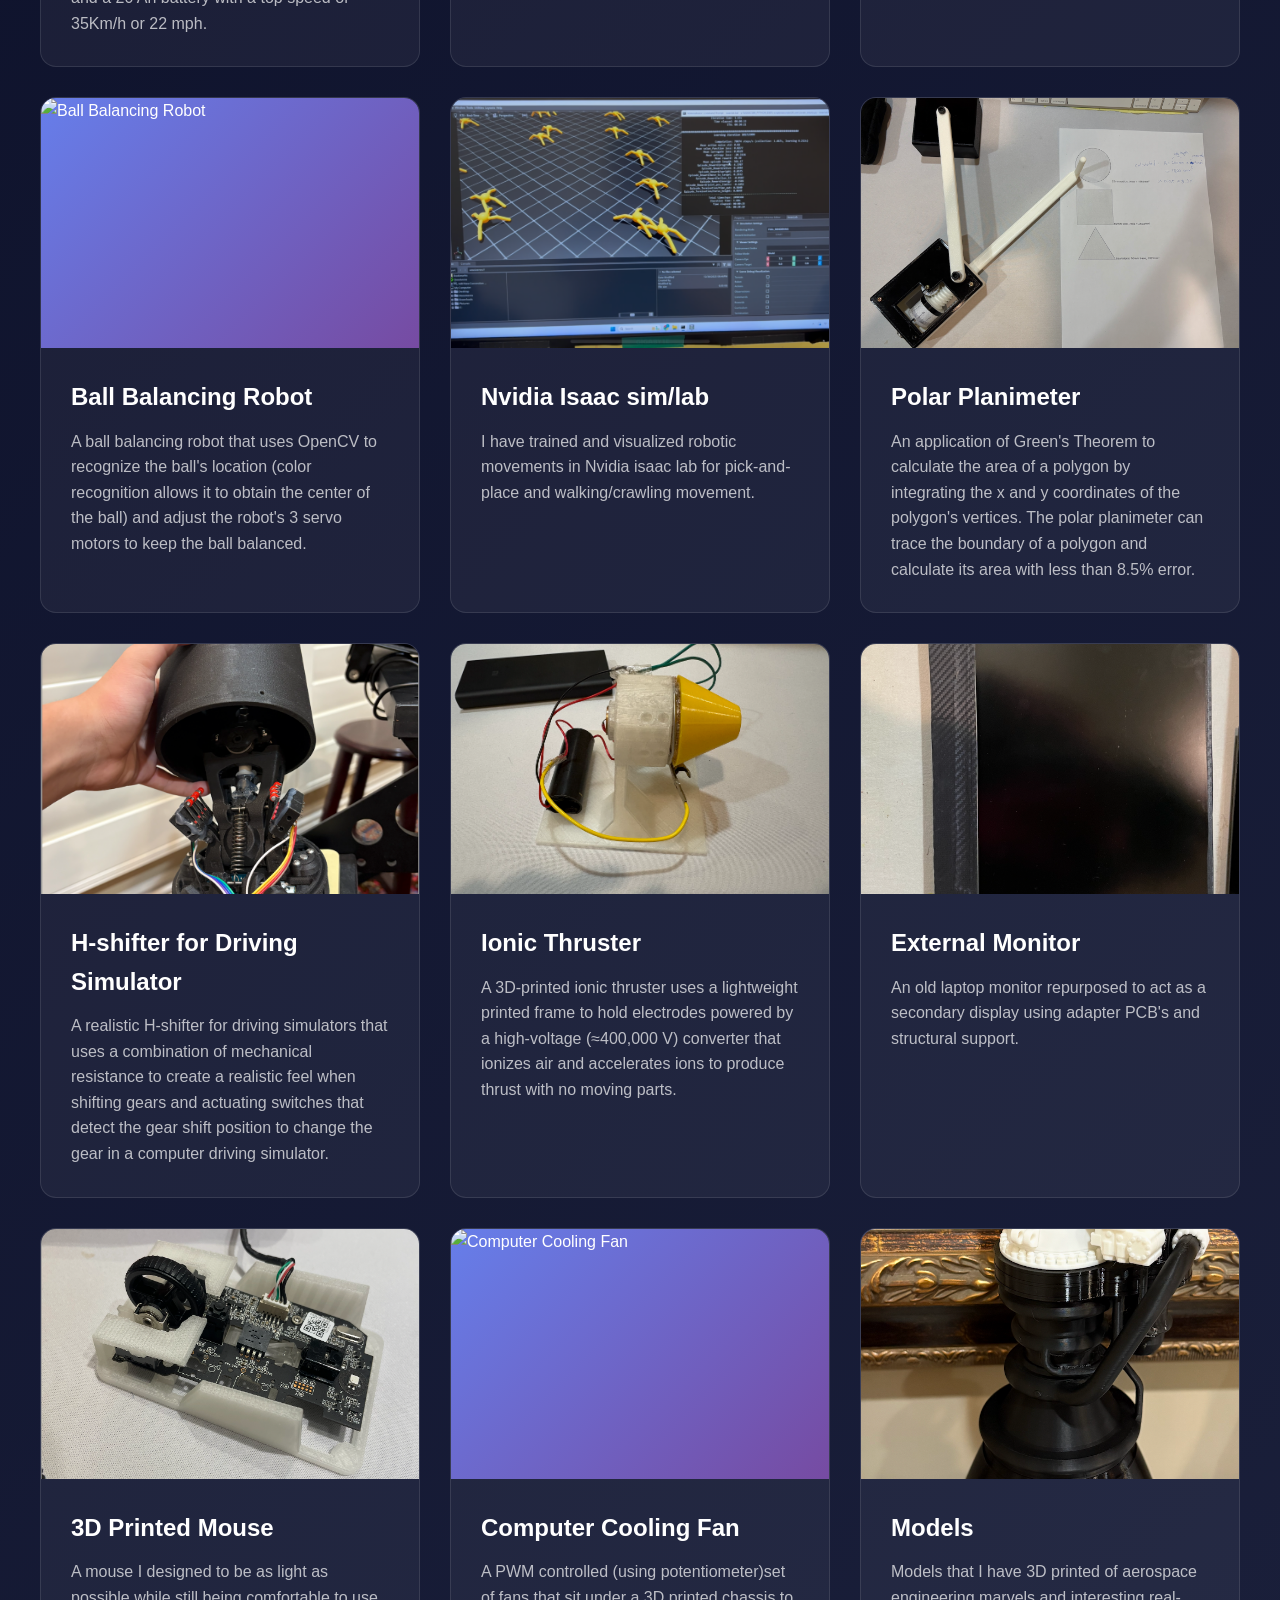
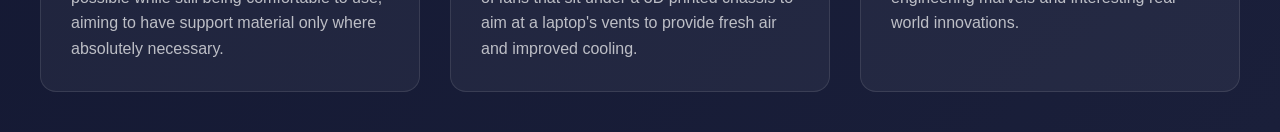
==== commit da437fe2: "Revise project details and reorder sections Updated project descriptions and reordered project cards" ====
--- a/index.html
+++ b/index.html
@@ -13,13 +13,14 @@
       <div class="dropdown">
         <button class="dropbtn">Projects</button>
         <div class="dropdown-content">
+          <a href="#autonomous-drone">Autonomous Drone</a>
+          <a href="#frc">FRC</a>
+          <a href="#robot-arm">Robot Arm - In Progress</a>
           <a href="#electric-scooter">Electric Scooter</a>
-          <a href="#autonomous-drone">Autonomous Drone</a>
-          <a href="#robot-arm">Robot Arm - In Progress</a>
-          <a href="#frc">FRC</a>
           <a href="#keyboard">Keyboard</a>
           <a href="#cnc-projects">CNC Projects</a>
           <a href="#ball-balancing-robot">Ball Balancing Robot</a>
+          <a href="#nvidia-isaac-lab">Nvidia Isaac sim/lab</a>
           <a href="#polar-planimeter">Polar Planimeter</a>
           <a href="#h-shifter">H-shifter for Driving Simulator</a>
           <a href="#ionic-thruster">Ionic Thruster</a>
@@ -39,58 +40,62 @@
     </section>
 
     <section class="projects-grid">
+      <!-- Autonomous Drone -->
+      <div class="project-card" id="autonomous-drone" data-media='["Drone 1.png", "Drone 2.png", "Drone Calculations.png", "DroneFlyingVideo.mp4"]'>
+        <div class="project-image">
+          <img src="Drone 1.png" alt="Autonomous Drone">
+          <div class="hover-overlay">
+            <span class="click-message">Click to see other pictures</span>
+          </div>
+        </div>
+        <div class="project-content">
+          <h2>Autonomous Drone</h2>
+          <p>An autonomous drone that can fly both manually and autonomously (using electronics similar to drones that spray pesticides on large fields). The drone's flight data is logged and stored in a database for later analysis.</p>
+        </div>
+      </div>
+
+      <!-- FRC -->
+      <div class="project-card" id="frc" data-media='["FRC 1.png", "FRC 2.png", "FRC 3.png", "FRC 4.png", "FRC 5.png"]'>
+        <div class="project-image">
+          <img src="FRC 1.png" alt="FRC">
+          <div class="hover-overlay">
+            <span class="click-message">Click to see other pictures</span>
+          </div>
+        </div>
+        <div class="project-content">
+          <h2>FRC</h2>
+          <p>First Robotics Team 8503 (Freshmen and Sophomores) and 4253 (Juniors and Seniors) that I have dedicated thousands of hours to throughout high school and have competed in the FRC World Championships and Regionals. I hold lead positions in Mechanical systems, design, and fabrication on the team. I am also one of the team's competition drivers.</p>
+        </div>
+      </div>
+
+          <!-- Robot Arm - In Progress (moved to 3rd position) -->
+          <div class="project-card" id="robot-arm" data-media='["Robot arm 1.png", "Robot arm 2.png", "Robot arm 3.png", "Robot arm 4.png"]'>
+            <div class="project-image">
+              <img src="Robot arm 1.png" alt="Robot Arm - In Progress">
+              <div class="hover-overlay">
+                <span class="click-message">Click to see other pictures</span>
+              </div>
+            </div>
+          <div class="project-content">
+            <h2>Robot Arm - In Progress</h2>
+            <p>A 5 DOF robot arm that I have designed and fabricated using a 3D printer and store-bought parts (Motors, belts, pulleys, bearings, etc). The robot arm is trained in Nvidia's Isaac Lab to move to target positions and perform tasks. </p>
+          </div>
+        </div>
+
       <!-- Electric Scooter -->
       <div class="project-card" id="electric-scooter" data-media='["Scooter 1.JPG", "Scooter Riding.mp4"]'>
         <div class="project-image">
-          <img src="Scooter 1.JPG" alt="Electric Scooter">
+          <img src="Scooter 1.JPG" alt="Electric Scooter" style="transform: scale(1.1); object-position: center -200px;">
           <div class="hover-overlay">
             <span class="click-message">Click to see other pictures</span>
           </div>
         </div>
         <div class="project-content">
           <h2>Electric Scooter</h2>
-          <p>An electric scooter I designed, welded, assembled, and wired made from waterjetted aluminum plates and welded together (Tig welding). The scooter is powered by a 350W 24V brushless motor and a 20 Ah battery with a top speed of 35Km/h or 22 mph.</p>
-        </div>
-      </div>
-
-      <!-- Autonomous Drone -->
-      <div class="project-card" id="autonomous-drone" data-media='["Drone 1.png", "Drone 2.png", "Drone Calculations.png", "DroneFlyingVideo.mp4"]'>
-        <div class="project-image">
-          <img src="Drone 1.png" alt="Autonomous Drone">
-          <div class="hover-overlay">
-            <span class="click-message">Click to see other pictures</span>
-          </div>
-        </div>
-        <div class="project-content">
-          <h2>Autonomous Drone</h2>
-          <p>An autonomous drone that can fly both manually and autonomously (using similar technology to drones used for spraying pesticides on large fields). The drone's flight data is logged and stored in a database for later analysis.</p>
-        </div>
-      </div>
-
-        <!-- Robot Arm - In Progress (moved to 3rd position) -->
-        <div class="project-card" id="robot-arm" data-media='["Robot arm 1.png", "Robot arm 2.png", "Robot arm 3.png", "Robot arm 4.png"]'>
-          <div class="project-image">
-            <img src="Robot arm 1.png" alt="Robot Arm - In Progress">
-          </div>
-          <div class="project-content">
-            <h2>Robot Arm - In Progress</h2>
-            <p>A 5 DOF robot arm that I have designed and fabricated using a 3D printer and store-bought parts. The robot arm is trained in Nvidia's Isaac Lab to move to target positions and perform tasks. </p>
-          </div>
-        </div>
-
-      <!-- FRC -->
-      <div class="project-card" id="frc" data-media='["FRC 1.png", "FRC 2.png", "FRC 3.png", "FRC 4.png", "FRC 5.png"]'>
-        <div class="project-image">
-          <img src="FRC 1.png" alt="FRC">
-          <div class="hover-overlay">
-            <span class="click-message">Click to see other pictures</span>
-          </div>
-        </div>
-        <div class="project-content">
-          <h2>FRC</h2>
-          <p>First Robotics Team 8503 (Freshmen and Sophomores) and 4253 (Juniors and Seniors) that I have dedicated thousands of hours to throughout high school and have competed in the FRC World Championships and Regionals. I am a designer and fabricator on the team. </p>
-        </div>
-      </div>
+          <p>An electric scooter with a full suspension system I designed, welded, assembled, and wired from scratch. It is made from waterjetted aluminum plates and welded together (Tig welding). The scooter is powered by a 350W 24V brushless motor and a 20 Ah battery with a top speed of 35Km/h or 22 mph.</p>
+        </div>
+      </div>
+
 
       <!-- Keyboard -->
       <div class="project-card" id="keyboard" data-media='["Keyboard 1.0.png", "Keyboard 0.5.png"]'>
@@ -107,7 +112,7 @@
       </div>
 
       <!-- CNC Projects -->
-      <div class="project-card" id="cnc-projects" data-media='["CNC 0.5.png", "CNC 1.0.PNG", "CNC 2.png", "CNC 3.png", "CNC 4.png", "CNC 5.png", "CNC 6.png"]' data-split-view="true">
+      <div class="project-card" id="cnc-projects" data-media='["CNC 0.5.png", "CNC 1.0.PNG", "CNC 2.png", "CNC 3.png", "CNC 4.png", "CNC 5.png", "CNC 6.png", "CNC 7.png"]' data-split-view="true">
         <div class="project-image">
           <div class="split-image-container">
             <img src="CNC 0.5.png" alt="CNC 0.5" class="split-image-left">
@@ -137,10 +142,27 @@
         </div>
       </div>
 
+      <!-- Nvidia Isaac sim/lab -->
+      <div class="project-card" id="nvidia-isaac-lab" data-media='["Nvidia 1.PNG", "Nvidia 2.mp4"]'>
+        <div class="project-image">
+          <img src="Nvidia 1.PNG" alt="Nvidia Isaac">
+          <div class="hover-overlay">
+            <span class="click-message">Click to see other pictures</span>
+          </div>
+        </div>
+        <div class="project-content">
+          <h2>Nvidia Isaac sim/lab</h2>
+          <p>I have trained and visualized robotic movements in Nvidia isaac lab for pick-and-place and walking/crawling movement.</p>
+        </div>
+      </div>
+
       <!-- Polar Planimeter -->
       <div class="project-card" id="polar-planimeter" data-media='["Polar Planimeter 1.png"]'>
         <div class="project-image">
           <img src="Polar Planimeter 1.png" alt="Polar Planimeter">
+          <div class="hover-overlay">
+            <span class="click-message">Click to see other pictures</span>
+          </div>
         </div>
         <div class="project-content">
           <h2>Polar Planimeter</h2>
@@ -206,9 +228,12 @@
       </div>
 
       <!-- Computer Cooling Fan -->
-      <div class="project-card" id="computer-cooling-fan" data-media='["Fan 1.PNG"]'>
+      <div class="project-card" id="computer-cooling-fan" data-media='["Fan 1.PNG", "Fan 2.mp4"]'>
         <div class="project-image">
           <img src="Fan 1.PNG" alt="Computer Cooling Fan">
+          <div class="hover-overlay">
+            <span class="click-message">Click to see other pictures</span>
+          </div>
         </div>
         <div class="project-content">
           <h2>Computer Cooling Fan</h2>
@@ -220,6 +245,9 @@
       <div class="project-card" id="models" data-media='["Models 1.png"]'>
         <div class="project-image">
           <img src="Models 1.png" alt="Models">
+          <div class="hover-overlay">
+            <span class="click-message">Click to see other pictures</span>
+          </div>
         </div>
         <div class="project-content">
           <h2>Models</h2>
